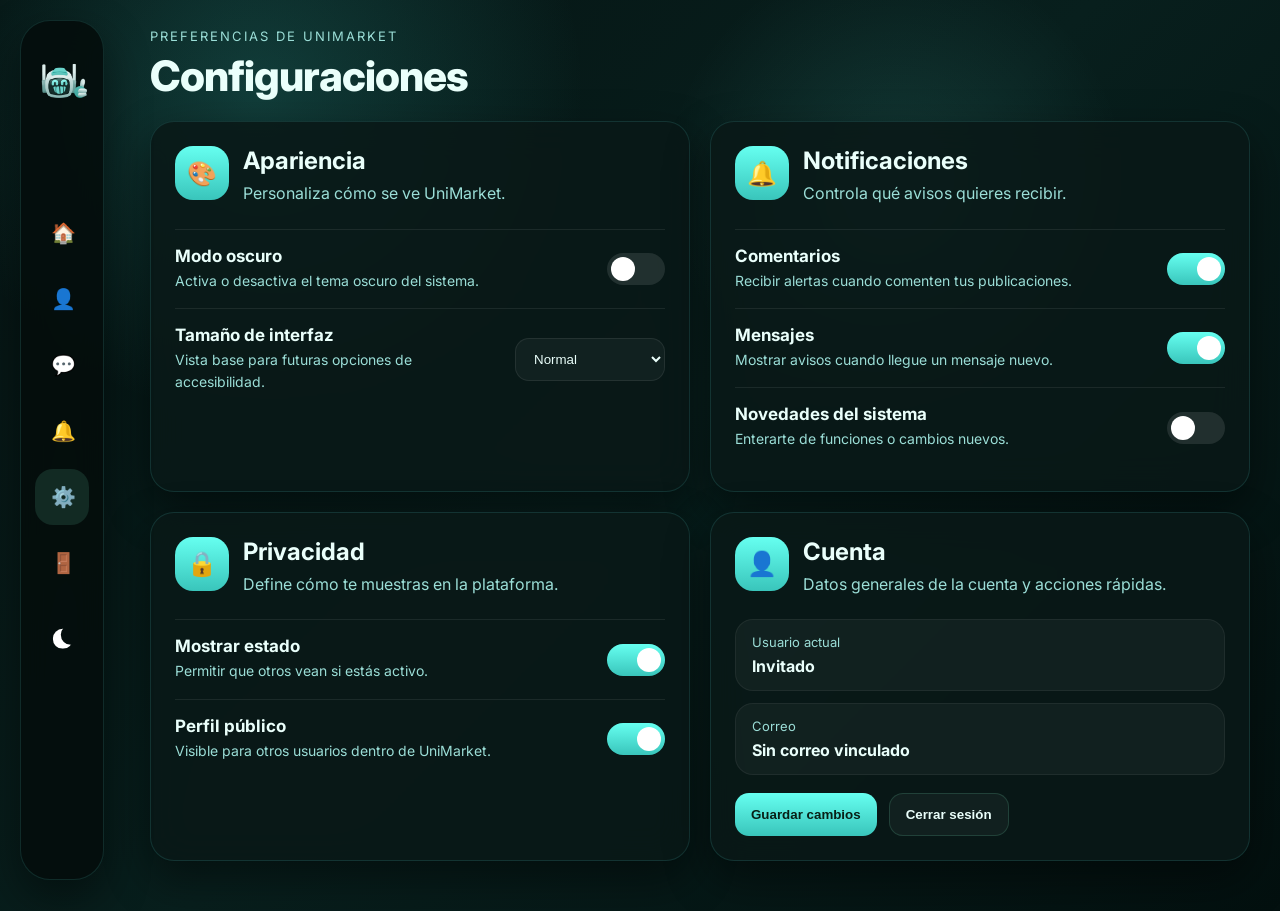
==== configuraciones.html @ bda69072 "proyecto en linea" ====
<!DOCTYPE html>
<html lang="es">
<head>
  <meta charset="UTF-8">
  <meta name="viewport" content="width=device-width, initial-scale=1.0">
  <title>UniMarket - Configuraciones</title>
  <link rel="stylesheet" href="configuraciones.css">
</head>
<body>
  <aside class="sidebar">
    <div class="sidebar-top">
      <div class="sidebar-mascot">
        <img src="img/UNI_EMOTE.png" alt="UniMarket Mascot">
      </div>
      <div class="sidebar-brand">UniMarket</div>
    </div>

    <nav class="sidebar-menu">
      <a href="menu.html" class="menu-item">
        <span class="icon">🏠</span>
        <span class="label" data-i18n="inicio">Inicio</span>
      </a>

      <a href="perfil.html" class="menu-item">
        <span class="icon">👤</span>
        <span class="label" data-i18n="perfil">Perfil</span>
      </a>

      <a href="mensajes.html" class="menu-item">
        <span class="icon">💬</span>
        <span class="label" data-i18n="mensajes">Mensajes</span>
      </a>

      <a href="notificaciones.html" class="menu-item">
        <span class="icon">🔔</span>
        <span class="label" data-i18n="notificaciones">Notificaciones</span>
      </a>

      <a href="configuraciones.html" class="menu-item active">
        <span class="icon">⚙️</span>
        <span class="label" data-i18n="configuraciones">Configuraciones</span>
      </a>

      <a href="index.html" class="menu-item">
        <span class="icon">🚪</span>
        <span class="label" data-i18n="cerrarSesion">Cerrar sesión</span>
      </a>

      <label class="theme-switch modern-switch" aria-label="Cambiar tema">
        <input type="checkbox" id="themeToggleInput">
        <span class="slider">
          <div class="star star_1"></div>
          <div class="star star_2"></div>
          <div class="star star_3"></div>

          <svg viewBox="0 0 16 16" class="cloud cloud_1" aria-hidden="true">
            <path
              transform="matrix(.77976 0 0 .78395-299.99-418.63)"
              fill="#fff"
              d="m391.84 540.91c-.421-.329-.949-.524-1.523-.524-1.351 0-2.451 1.084-2.485 2.435-1.395.526-2.388 1.88-2.388 3.466 0 1.874 1.385 3.423 3.182 3.667v.034h12.73v-.006c1.775-.104 3.182-1.584 3.182-3.395 0-1.747-1.309-3.186-2.994-3.379.007-.106.011-.214.011-.322 0-2.707-2.271-4.901-5.072-4.901-2.073 0-3.856 1.202-4.643 2.925">
            </path>
          </svg>
        </span>
        <span class="theme-text" id="themeText">Dark Mode</span>
      </label>
    </nav>
  </aside>

  <main class="main-content">
    <header class="topbar">
      <div class="page-title-box">
        <p class="mini-label" data-i18n="preferencias">Preferencias de UniMarket</p>
        <h1 data-i18n="tituloConfig">Configuraciones</h1>
      </div>
    </header>

    <section class="settings-wrapper">
      <div class="settings-grid">

        <section class="settings-card">
          <div class="card-head">
            <div class="card-icon">🎨</div>
            <div>
              <h2 data-i18n="apariencia">Apariencia</h2>
              <p data-i18n="personaliza">Personaliza cómo se ve UniMarket.</p>
            </div>
          </div>

          <div class="setting-row">
            <div class="setting-text">
              <h3 data-i18n="modoOscuro">Modo oscuro</h3>
              <p data-i18n="activaTema">Activa o desactiva el tema oscuro del sistema.</p>
            </div>
            <label class="switch">
              <input type="checkbox" id="themeSwitchCard">
              <span class="switch-slider"></span>
            </label>
          </div>

          <div class="setting-row">
            <div class="setting-text">
              <h3 data-i18n="tamanoInterfaz">Tamaño de interfaz</h3>
              <p data-i18n="vistaBase">Vista base para futuras opciones de accesibilidad.</p>
            </div>
            <select class="select-box">
              <option data-i18n="normal">Normal</option>
              <option data-i18n="compacta">Compacta</option>
              <option data-i18n="grande">Grande</option>
            </select>
          </div>
        </section>

        <section class="settings-card">
          <div class="card-head">
            <div class="card-icon">🔔</div>
            <div>
              <h2 data-i18n="notificaciones">Notificaciones</h2>
              <p data-i18n="controlaAvisos">Controla qué avisos quieres recibir.</p>
            </div>
          </div>

          <div class="setting-row">
            <div class="setting-text">
              <h3 data-i18n="comentarios">Comentarios</h3>
              <p data-i18n="alertaComentarios">Recibir alertas cuando comenten tus publicaciones.</p>
            </div>
            <label class="switch">
              <input type="checkbox" checked>
              <span class="switch-slider"></span>
            </label>
          </div>

          <div class="setting-row">
            <div class="setting-text">
              <h3 data-i18n="mensajes">Mensajes</h3>
              <p data-i18n="mostrarAvisos">Mostrar avisos cuando llegue un mensaje nuevo.</p>
            </div>
            <label class="switch">
              <input type="checkbox" checked>
              <span class="switch-slider"></span>
            </label>
          </div>

          <div class="setting-row">
            <div class="setting-text">
              <h3 data-i18n="novedadesSistema">Novedades del sistema</h3>
              <p data-i18n="enterate">Enterarte de funciones o cambios nuevos.</p>
            </div>
            <label class="switch">
              <input type="checkbox">
              <span class="switch-slider"></span>
            </label>
          </div>
        </section>

        <section class="settings-card">
          <div class="card-head">
            <div class="card-icon">🔒</div>
            <div>
              <h2 data-i18n="privacidad">Privacidad</h2>
              <p data-i18n="definePerfil">Define cómo te muestras en la plataforma.</p>
            </div>
          </div>

          <div class="setting-row">
            <div class="setting-text">
              <h3 data-i18n="mostrarEstado">Mostrar estado</h3>
              <p data-i18n="permitirVer">Permitir que otros vean si estás activo.</p>
            </div>
            <label class="switch">
              <input type="checkbox" checked>
              <span class="switch-slider"></span>
            </label>
          </div>

          <div class="setting-row">
            <div class="setting-text">
              <h3 data-i18n="perfilPublico">Perfil público</h3>
              <p data-i18n="visibleOtros">Visible para otros usuarios dentro de UniMarket.</p>
            </div>
            <label class="switch">
              <input type="checkbox" checked>
              <span class="switch-slider"></span>
            </label>
          </div>
        </section>

        <section class="settings-card">
          <div class="card-head">
            <div class="card-icon">👤</div>
            <div>
              <h2 data-i18n="cuenta">Cuenta</h2>
              <p data-i18n="datosCuenta">Datos generales de la cuenta y acciones rápidas.</p>
            </div>
          </div>

          <div class="info-block">
            <span class="info-label" data-i18n="usuarioActual">Usuario actual</span>
            <strong data-i18n="invitado">Invitado</strong>
          </div>

          <div class="info-block">
            <span class="info-label" data-i18n="correo">Correo</span>
            <strong data-i18n="sinCorreo">Sin correo vinculado</strong>
          </div>

          <div class="account-actions">
            <button class="primary-btn" type="button" data-i18n="guardarCambios">Guardar cambios</button>
            <button class="ghost-btn" type="button" data-i18n="cerrarSesion">Cerrar sesión</button>
          </div>
        </section>

      </div>
    </section>
  </main>

  <script>
     // ==========================================
    // 🌐 SISTEMA DE TRADUCCIÓN
    // ==========================================
    const translationsConfig = {
      es: {
        // Sidebar
        inicio: "Inicio",
        perfil: "Perfil",
        mensajes: "Mensajes",
        notificaciones: "Notificaciones",
        configuraciones: "Configuraciones",
        cerrarSesion: "Cerrar sesión",
        darkMode: "Dark Mode",
        lightMode: "Light Mode",
        
        // Títulos
        preferencias: "Preferencias de UniMarket",
        tituloConfig: "Configuraciones",
        
        // Apariencia
        apariencia: "Apariencia",
        personaliza: "Personaliza cómo se ve UniMarket.",
        modoOscuro: "Modo oscuro",
        activaTema: "Activa o desactiva el tema oscuro del sistema.",
        tamanoInterfaz: "Tamaño de interfaz",
        vistaBase: "Vista base para futuras opciones de accesibilidad.",
        normal: "Normal",
        compacta: "Compacta",
        grande: "Grande",
        
        // Notificaciones
        controlaAvisos: "Controla qué avisos quieres recibir.",
        comentarios: "Comentarios",
        alertaComentarios: "Recibir alertas cuando comenten tus publicaciones.",
        mostrarAvisos: "Mostrar avisos cuando llegue un mensaje nuevo.",
        novedadesSistema: "Novedades del sistema",
        enterate: "Enterarte de funciones o cambios nuevos.",
        
        // Privacidad
        privacidad: "Privacidad",
        definePerfil: "Define cómo te muestras en la plataforma.",
        mostrarEstado: "Mostrar estado",
        permitirVer: "Permitir que otros vean si estás activo.",
        perfilPublico: "Perfil público",
        visibleOtros: "Visible para otros usuarios dentro de UniMarket.",
        
        // Cuenta
        cuenta: "Cuenta",
        datosCuenta: "Datos generales de la cuenta y acciones rápidas.",
        usuarioActual: "Usuario actual",
        invitado: "Invitado",
        correo: "Correo",
        sinCorreo: "Sin correo vinculado",
        guardarCambios: "Guardar cambios"
      },
      en: {
        // Sidebar
        inicio: "Home",
        perfil: "Profile",
        mensajes: "Messages",
        notificaciones: "Notifications",
        configuraciones: "Settings",
        cerrarSesion: "Log out",
        darkMode: "Dark Mode",
        lightMode: "Light Mode",
        
        // Títulos
        preferencias: "UniMarket Preferences",
        tituloConfig: "Settings",
        
        // Apariencia
        apariencia: "Appearance",
        personaliza: "Customize how UniMarket looks.",
        modoOscuro: "Dark mode",
        activaTema: "Enable or disable the system dark theme.",
        tamanoInterfaz: "Interface size",
        vistaBase: "Base view for future accessibility options.",
        normal: "Normal",
        compacta: "Compact",
        grande: "Large",
        
        // Notificaciones
        controlaAvisos: "Control which alerts you want to receive.",
        comentarios: "Comments",
        alertaComentarios: "Receive alerts when someone comments on your posts.",
        mostrarAvisos: "Show alerts when you receive a new message.",
        novedadesSistema: "System news",
        enterate: "Find out about new features or changes.",
        
        // Privacidad
        privacidad: "Privacy",
        definePerfil: "Define how you appear on the platform.",
        mostrarEstado: "Show status",
        permitirVer: "Allow others to see if you're active.",
        perfilPublico: "Public profile",
        visibleOtros: "Visible to other users within UniMarket.",
        
        // Cuenta
        cuenta: "Account",
        datosCuenta: "General account data and quick actions.",
        usuarioActual: "Current user",
        invitado: "Guest",
        correo: "Email",
        sinCorreo: "No email linked",
        guardarCambios: "Save changes"
      }
    };

    function getLang() {
      return localStorage.getItem("lang") || "es";
    }

    function tConfig(key) {
      const lang = getLang();
      return translationsConfig[lang] && translationsConfig[lang][key] ? translationsConfig[lang][key] : key;
    }

    function aplicarIdiomaConfig() {
      const lang = getLang();
      
      // Elementos con data-i18n (texto)
      document.querySelectorAll("[data-i18n]").forEach(el => {
        const key = el.dataset.i18n;
        if (translationsConfig[lang] && translationsConfig[lang][key]) {
          el.textContent = translationsConfig[lang][key];
        }
      });

      // Actualizar texto del tema
      actualizarTextoTema();
    }

    function actualizarTextoTema() {
      if (themeText) {
        const isLight = document.body.classList.contains("light-mode");
        themeText.textContent = isLight ? tConfig("lightMode") : tConfig("darkMode");
      }
    }
    const themeToggleInput = document.getElementById("themeToggleInput");
    const themeText = document.getElementById("themeText");
    const themeSwitchCard = document.getElementById("themeSwitchCard");

    function aplicarTema(modo) {
      const light = modo === "light";

      document.body.classList.toggle("light-mode", light);
      themeToggleInput.checked = light;
      themeSwitchCard.checked = light;
      themeText.textContent = light ? tConfig("lightMode") : tConfig("darkMode");
    }

    const temaGuardado = localStorage.getItem("theme") || "dark";
    aplicarTema(temaGuardado);

    function cambiarTemaDesdeUI(light) {
      const nuevoTema = light ? "light" : "dark";
      localStorage.setItem("theme", nuevoTema);
      aplicarTema(nuevoTema);
    }

    themeToggleInput.addEventListener("change", () => {
      cambiarTemaDesdeUI(themeToggleInput.checked);
    });

    themeSwitchCard.addEventListener("change", () => {
      cambiarTemaDesdeUI(themeSwitchCard.checked);
    });

    // Observar cambios de tema
    const observer = new MutationObserver(() => {
      actualizarTextoTema();
    });

    observer.observe(document.body, {
      attributes: true,
      attributeFilter: ['class']
    });

    // ==========================================
    // 🚀 INICIALIZACIÓN
    // ==========================================
    aplicarIdiomaConfig();
  </script>
</body>
</html>
---- configuraciones.css ----
@import url('https://fonts.googleapis.com/css2?family=Inter:wght@400;500;600;700;800&display=swap');

:root {
  --bg-main: linear-gradient(135deg, #051312, #081f1d, #03100f);
  --bg-radial-1: rgba(57, 197, 187, 0.22);
  --bg-radial-2: rgba(102, 255, 240, 0.12);

  --panel: rgba(10, 24, 23, 0.88);
  --panel-strong: rgba(5, 14, 13, 0.92);
  --panel-soft: rgba(255, 255, 255, 0.04);

  --border: rgba(102, 255, 240, 0.12);
  --text: #eafffb;
  --muted: #9bded7;

  --accent: #39c5bb;
  --accent-2: #66fff0;

  --shadow: 0 18px 45px rgba(0, 0, 0, 0.45);
  --radius-xl: 26px;
  --radius-lg: 18px;
  --radius-md: 14px;
}

body.light-mode {
  --bg-main: linear-gradient(135deg, #dffcf9, #c9f6f0, #eefefd);
  --bg-radial-1: rgba(57, 197, 187, 0.16);
  --bg-radial-2: rgba(102, 255, 240, 0.10);

  --panel: rgba(236, 250, 248, 0.88);
  --panel-strong: rgba(230, 247, 245, 0.94);
  --panel-soft: rgba(6, 27, 26, 0.05);

  --border: rgba(15, 143, 135, 0.12);
  --text: #10211c;
  --muted: #4f7c76;

  --accent: #39c5bb;
  --accent-2: #0f8f87;

  --shadow: 0 18px 45px rgba(20, 70, 50, 0.12);
}

* {
  box-sizing: border-box;
}

body {
  margin: 0;
  font-family: 'Inter', sans-serif;
  color: var(--text);
  background:
    radial-gradient(circle at 20% 10%, var(--bg-radial-1), transparent 25%),
    radial-gradient(circle at 70% 20%, var(--bg-radial-2), transparent 20%),
    var(--bg-main);
  min-height: 100vh;
  overflow-x: hidden;
  transition: background 0.35s ease, color 0.35s ease;
}

a {
  text-decoration: none;
  color: inherit;
}

/* SIDEBAR */
.sidebar {
  position: fixed;
  top: 20px;
  left: 20px;
  width: 84px;
  height: calc(100vh - 40px);
  background: var(--panel-strong);
  border: 1px solid var(--border);
  border-radius: 30px;
  box-shadow: var(--shadow);
  backdrop-filter: blur(14px);
  display: flex;
  flex-direction: column;
  padding: 18px 14px;
  transition: width 0.35s ease;
  overflow: hidden;
  z-index: 1000;
}

.sidebar:hover {
  width: 280px;
}

.sidebar-top {
  display: flex;
  flex-direction: column;
  gap: 18px;
  margin-bottom: 24px;
  align-items: center;
}

.sidebar-mascot {
  width: 100%;
  display: flex;
  justify-content: center;
  margin: 8px 0 18px;
}

.sidebar-mascot img {
  width: 72px;
  height: 72px;
  object-fit: contain;
  display: block;
}

.sidebar-brand {
  opacity: 0;
  transform: translateX(-10px);
  transition: 0.25s ease;
  font-size: 22px;
  font-weight: 800;
  color: var(--accent);
  white-space: nowrap;
  align-self: flex-start;
  margin-left: 6px;
}

.sidebar:hover .sidebar-brand {
  opacity: 1;
  transform: translateX(0);
}

.sidebar-menu {
  display: flex;
  flex-direction: column;
  gap: 10px;
}

.menu-item {
  display: flex;
  align-items: center;
  gap: 16px;
  min-height: 56px;
  padding: 0 16px;
  border-radius: 18px;
  color: var(--muted);
  transition: 0.25s ease;
  white-space: nowrap;
}

.menu-item:hover,
.menu-item.active {
  background: rgba(118, 243, 194, 0.12);
  color: var(--text);
}

body.light-mode .menu-item:hover,
body.light-mode .menu-item.active {
  background: rgba(38, 180, 124, 0.1);
}

.menu-item .icon {
  min-width: 24px;
  text-align: center;
  font-size: 20px;
}

.menu-item .label {
  opacity: 0;
  transform: translateX(14px);
  transition: 0.25s ease;
  font-weight: 600;
}

.sidebar:hover .menu-item .label {
  opacity: 1;
  transform: translateX(0);
}

/* SWITCH SIDEBAR */
.theme-switch {
  margin-top: 10px;
  width: 100%;
  border: none;
  background: transparent;
  cursor: pointer;
  padding: 0;
}

.modern-switch {
  display: flex;
  align-items: center;
  gap: 12px;
  width: 100%;
  padding: 8px 10px;
  border-radius: 18px;
  transition: 0.25s;
}

.sidebar:not(:hover) .modern-switch {
  width: 56px;
  height: 56px;
  justify-content: center;
  align-items: center;
  padding: 0;
  background: transparent;
}

.sidebar:not(:hover) .modern-switch .star,
.sidebar:not(:hover) .modern-switch .cloud {
  display: none;
}

.sidebar:not(:hover) .theme-text {
  display: none;
}

.sidebar:not(:hover) .modern-switch .slider {
  width: 46px;
  height: 46px;
  border-radius: 50%;
  margin: 0 auto;
  background: transparent;
  box-shadow: none;
}

.sidebar:hover .modern-switch {
  width: 100%;
  justify-content: flex-start;
  background: rgba(255,255,255,0.05);
}

.modern-switch input {
  opacity: 0;
  width: 0;
  height: 0;
  position: absolute;
}

.modern-switch .slider {
  font-size: 17px;
  position: relative;
  display: inline-block;
  width: 4em;
  height: 2.2em;
  border-radius: 30px;
  background-color: #2a2a2a;
  transition: 0.4s;
  overflow: hidden;
  flex-shrink: 0;
  box-shadow: 0 0 10px rgba(0, 0, 0, 0.10);
}

.modern-switch .slider::before {
  position: absolute;
  content: "";
  height: 1.2em;
  width: 1.2em;
  border-radius: 20px;
  left: 0.5em;
  bottom: 0.5em;
  transition: 0.4s;
  transition-timing-function: cubic-bezier(0.81, -0.04, 0.38, 1.5);
  box-shadow: inset 8px -4px 0px 0px #fff;
  background: transparent;
}

.sidebar:not(:hover) .modern-switch .slider::before {
  left: 50%;
  top: 50%;
  bottom: auto;
  transform: translate(-50%, -50%);
}

.sidebar:not(:hover) .modern-switch input:checked + .slider::before {
  transform: translate(-50%, -50%);
}

.modern-switch input:checked + .slider {
  background: linear-gradient(135deg, var(--accent), var(--accent-2));
}

.modern-switch input:checked + .slider::before {
  transform: translateX(1.8em);
  box-shadow: inset 15px -4px 0px 15px #ffcf48;
}

.modern-switch .star {
  background-color: #fff;
  border-radius: 50%;
  position: absolute;
  width: 5px;
  height: 5px;
  transition: all 0.4s;
}

.modern-switch .star_1 { left: 2.5em; top: 0.5em; }
.modern-switch .star_2 { left: 2.2em; top: 1.2em; }
.modern-switch .star_3 { left: 3em; top: 0.9em; }

.modern-switch input:checked + .slider .star {
  opacity: 0;
}

.modern-switch .cloud {
  width: 3.5em;
  position: absolute;
  bottom: -1.4em;
  left: -1.1em;
  opacity: 0;
  transition: all 0.4s;
}

.modern-switch input:checked + .slider .cloud {
  opacity: 1;
}

.theme-text {
  opacity: 0;
  transform: translateX(12px);
  transition: 0.25s ease;
  font-size: 15px;
  font-weight: 800;
  white-space: nowrap;
  color: var(--text);
}

.sidebar:hover .theme-text {
  opacity: 1;
  transform: translateX(0);
}

/* MAIN */
.main-content {
  margin-left: 120px;
  padding: 28px 30px 50px;
  transition: margin-left 0.35s ease;
}

.sidebar:hover ~ .main-content {
  margin-left: 316px;
}

.topbar {
  max-width: 1100px;
  margin: 0 auto 20px;
}

.page-title-box h1 {
  margin: 6px 0 0;
  font-size: 42px;
  font-weight: 800;
  letter-spacing: -1px;
}

.mini-label {
  margin: 0;
  color: var(--muted);
  font-size: 13px;
  text-transform: uppercase;
  letter-spacing: 2px;
}

/* SETTINGS */
.settings-wrapper {
  max-width: 1100px;
  margin: 0 auto;
}

.settings-grid {
  display: grid;
  grid-template-columns: 1fr 1fr;
  gap: 20px;
}

.settings-card {
  background: var(--panel);
  border: 1px solid var(--border);
  border-radius: 24px;
  box-shadow: var(--shadow);
  backdrop-filter: blur(18px);
  padding: 24px;
}

.card-head {
  display: flex;
  gap: 14px;
  align-items: flex-start;
  margin-bottom: 22px;
}

.card-icon {
  width: 54px;
  height: 54px;
  border-radius: 18px;
  background: linear-gradient(180deg, var(--accent-2), var(--accent));
  color: #082016;
  display: flex;
  align-items: center;
  justify-content: center;
  font-size: 24px;
  flex-shrink: 0;
}

.card-head h2 {
  margin: 0 0 6px;
  font-size: 24px;
}

.card-head p {
  margin: 0;
  color: var(--muted);
  line-height: 1.6;
}

.setting-row {
  display: flex;
  justify-content: space-between;
  align-items: center;
  gap: 16px;
  padding: 16px 0;
  border-top: 1px solid rgba(255,255,255,0.08);
}

body.light-mode .setting-row {
  border-top: 1px solid rgba(0,0,0,0.08);
}

.setting-row:first-of-type {
  border-top: none;
  padding-top: 0;
}

.setting-text {
  flex: 1;
}

.setting-row h3 {
  margin: 0 0 4px;
  font-size: 17px;
}

.setting-row p {
  margin: 0;
  color: var(--muted);
  font-size: 14px;
  line-height: 1.6;
  max-width: 340px;
}

.select-box {
  min-width: 150px;
  border: 1px solid rgba(255,255,255,0.08);
  background: var(--panel-soft);
  color: var(--text);
  border-radius: 14px;
  padding: 12px 14px;
  outline: none;
}

body.light-mode .select-box {
  border-color: rgba(0,0,0,0.08);
}

/* SWITCH CARD */
.switch {
  position: relative;
  width: 58px;
  height: 32px;
  flex-shrink: 0;
}

.switch input {
  opacity: 0;
  width: 0;
  height: 0;
}

.switch-slider {
  position: absolute;
  inset: 0;
  background: rgba(255,255,255,0.10);
  border-radius: 999px;
  cursor: pointer;
  transition: 0.25s ease;
}

.switch-slider::before {
  content: "";
  position: absolute;
  width: 24px;
  height: 24px;
  left: 4px;
  top: 4px;
  border-radius: 50%;
  background: #fff;
  transition: 0.25s ease;
}

.switch input:checked + .switch-slider {
  background: linear-gradient(180deg, var(--accent-2), var(--accent));
}

.switch input:checked + .switch-slider::before {
  transform: translateX(26px);
}

/* INFO */
.info-block {
  padding: 14px 16px;
  border-radius: 18px;
  background: var(--panel-soft);
  border: 1px solid rgba(255,255,255,0.06);
  margin-bottom: 12px;
}

body.light-mode .info-block {
  border-color: rgba(0,0,0,0.06);
}

.info-label {
  display: block;
  color: var(--muted);
  font-size: 13px;
  margin-bottom: 6px;
}

.info-block strong {
  font-size: 16px;
}

.account-actions {
  display: flex;
  gap: 12px;
  margin-top: 18px;
  flex-wrap: wrap;
}

.primary-btn,
.ghost-btn {
  border-radius: 14px;
  padding: 13px 16px;
  font-weight: 700;
  cursor: pointer;
}

.primary-btn {
  border: none;
  background: linear-gradient(180deg, var(--accent-2), var(--accent));
  color: #082016;
}

.ghost-btn {
  border: 1px solid rgba(118,243,194,0.16);
  background: var(--panel-soft);
  color: var(--text);
}

body.light-mode .ghost-btn {
  border-color: rgba(0,0,0,0.08);
}

/* RESPONSIVE */
@media (max-width: 950px) {
  .settings-grid {
    grid-template-columns: 1fr;
  }
}

@media (max-width: 900px) {
  .sidebar {
    width: 74px;
  }

  .sidebar:hover {
    width: 240px;
  }

  .main-content {
    margin-left: 106px;
  }

  .sidebar:hover ~ .main-content {
    margin-left: 276px;
  }
}

@media (max-width: 700px) {
  .sidebar {
    top: 12px;
    left: 12px;
    height: calc(100vh - 24px);
  }

  .main-content {
    margin-left: 96px;
    padding: 20px 16px 32px;
  }

  .sidebar:hover ~ .main-content {
    margin-left: 256px;
  }

  .page-title-box h1 {
    font-size: 34px;
  }

  .settings-card {
    padding: 18px;
  }

  .setting-row {
    flex-direction: column;
    align-items: flex-start;
  }

  .select-box {
    width: 100%;
  }
}
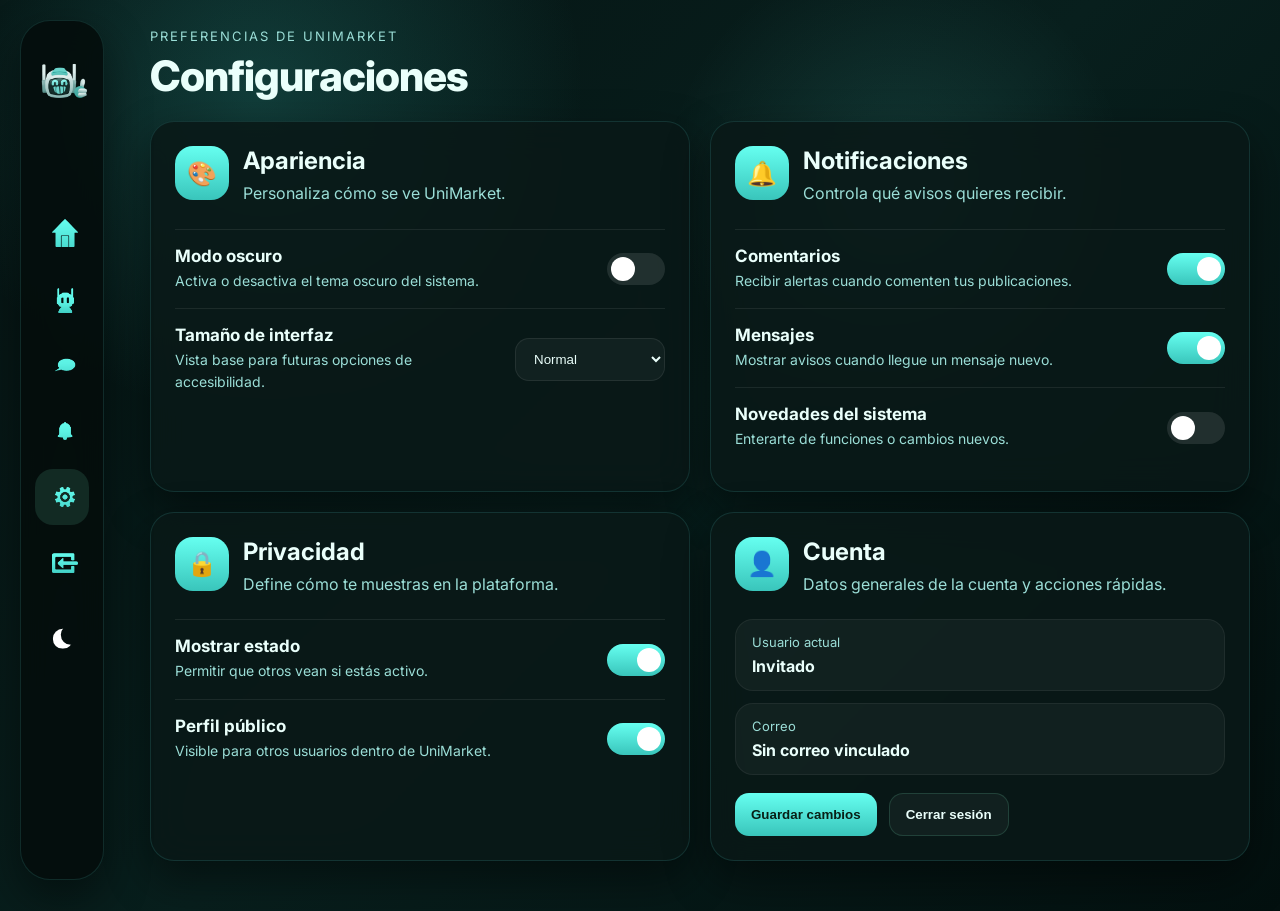
==== commit 91374852: "listo la barra de tareas" ====
--- a/configuraciones.html
+++ b/configuraciones.html
@@ -7,64 +7,61 @@
   <link rel="stylesheet" href="configuraciones.css">
 </head>
 <body>
-  <aside class="sidebar">
-    <div class="sidebar-top">
-      <div class="sidebar-mascot">
-        <img src="img/UNI_EMOTE.png" alt="UniMarket Mascot">
-      </div>
-      <div class="sidebar-brand">UniMarket</div>
-    </div>
-
-    <nav class="sidebar-menu">
-      <a href="menu.html" class="menu-item">
-        <span class="icon">🏠</span>
-        <span class="label" data-i18n="inicio">Inicio</span>
-      </a>
-
-      <a href="perfil.html" class="menu-item">
-        <span class="icon">👤</span>
-        <span class="label" data-i18n="perfil">Perfil</span>
-      </a>
-
-      <a href="mensajes.html" class="menu-item">
-        <span class="icon">💬</span>
-        <span class="label" data-i18n="mensajes">Mensajes</span>
-      </a>
-
-      <a href="notificaciones.html" class="menu-item">
-        <span class="icon">🔔</span>
-        <span class="label" data-i18n="notificaciones">Notificaciones</span>
-      </a>
-
-      <a href="configuraciones.html" class="menu-item active">
-        <span class="icon">⚙️</span>
-        <span class="label" data-i18n="configuraciones">Configuraciones</span>
-      </a>
-
-      <a href="index.html" class="menu-item">
-        <span class="icon">🚪</span>
-        <span class="label" data-i18n="cerrarSesion">Cerrar sesión</span>
-      </a>
-
-      <label class="theme-switch modern-switch" aria-label="Cambiar tema">
-        <input type="checkbox" id="themeToggleInput">
-        <span class="slider">
-          <div class="star star_1"></div>
-          <div class="star star_2"></div>
-          <div class="star star_3"></div>
-
-          <svg viewBox="0 0 16 16" class="cloud cloud_1" aria-hidden="true">
-            <path
-              transform="matrix(.77976 0 0 .78395-299.99-418.63)"
-              fill="#fff"
-              d="m391.84 540.91c-.421-.329-.949-.524-1.523-.524-1.351 0-2.451 1.084-2.485 2.435-1.395.526-2.388 1.88-2.388 3.466 0 1.874 1.385 3.423 3.182 3.667v.034h12.73v-.006c1.775-.104 3.182-1.584 3.182-3.395 0-1.747-1.309-3.186-2.994-3.379.007-.106.011-.214.011-.322 0-2.707-2.271-4.901-5.072-4.901-2.073 0-3.856 1.202-4.643 2.925">
-            </path>
-          </svg>
-        </span>
-        <span class="theme-text" id="themeText">Dark Mode</span>
-      </label>
-    </nav>
-  </aside>
+      <aside class="sidebar">
+        <div class="sidebar-top">
+            <div class="sidebar-mascot">
+                <img src="img/UNI_EMOTE.png" alt="UniMarket Mascot">
+            </div>
+            <div class="sidebar-brand">UniMarket</div>
+        </div>
+
+        <nav class="sidebar-menu">
+            <a href="menu.html" class="menu-item">
+                <span class="icon"><img src="img/Icon_inicio.png" alt="Inicio" style="width:28px;height:28px;"></span>
+                <span class="label" data-i18n="inicio">Inicio</span>
+            </a>
+
+            <a href="perfil.html" class="menu-item">
+                <span class="icon"><img src="img/Icon_perfil.png" alt="Perfil" style="width:28px;height:28px;"></span>
+                <span class="label" data-i18n="perfil">Perfil</span>
+            </a>
+
+            <a href="mensajes.html" class="menu-item">
+                <span class="icon"><img src="img/Icon_mensajes.png" alt="Mensajes" style="width:28px;height:28px;"></span>
+                <span class="label" data-i18n="mensajes">Mensajes</span>
+            </a>
+
+            <a href="notificaciones.html" class="menu-item">
+                <span class="icon"><img src="img/Icon_notificaciones.png" alt="Notificaciones" style="width:28px;height:28px;"></span>
+                <span class="label" data-i18n="notificaciones">Notificaciones</span>
+            </a>
+
+            <a href="configuraciones.html" class="menu-item active">
+                <span class="icon"><img src="img/Icon_ajustes.png" alt="Configuraciones" style="width:28px;height:28px;"></span>
+                <span class="label" data-i18n="configuraciones">Configuraciones</span>
+            </a>
+
+            <a href="index.html" class="menu-item">
+                <span class="icon"><img src="img/Icon_cerrar_sesion.png" alt="Cerrar sesión" style="width:28px;height:28px;"></span>
+                <span class="label" data-i18n="cerrarSesion">Cerrar sesión</span>
+            </a>
+
+            <label class="theme-switch modern-switch" aria-label="Cambiar tema">
+                <input type="checkbox" id="themeToggleInput">
+                <span class="slider">
+                    <div class="star star_1"></div>
+                    <div class="star star_2"></div>
+                    <div class="star star_3"></div>
+                    <svg viewBox="0 0 16 16" class="cloud cloud_1" aria-hidden="true">
+                        <path transform="matrix(.77976 0 0 .78395-299.99-418.63)" fill="#fff"
+                            d="m391.84 540.91c-.421-.329-.949-.524-1.523-.524-1.351 0-2.451 1.084-2.485 2.435-1.395.526-2.388 1.88-2.388 3.466 0 1.874 1.385 3.423 3.182 3.667v.034h12.73v-.006c1.775-.104 3.182-1.584 3.182-3.395 0-1.747-1.309-3.186-2.994-3.379.007-.106.011-.214.011-.322 0-2.707-2.271-4.901-5.072-4.901-2.073 0-3.856 1.202-4.643 2.925">
+                        </path>
+                    </svg>
+                </span>
+                <span class="theme-text" id="themeText">Dark Mode</span>
+            </label>
+        </nav>
+    </aside>
 
   <main class="main-content">
     <header class="topbar">
--- a/configuraciones.css
+++ b/configuraciones.css
@@ -613,4 +613,10 @@
   .select-box {
     width: 100%;
   }
+}
+.menu-item .icon img {
+    width: 28px;
+    height: 28px;
+    object-fit: contain;
+    display: block;
 }
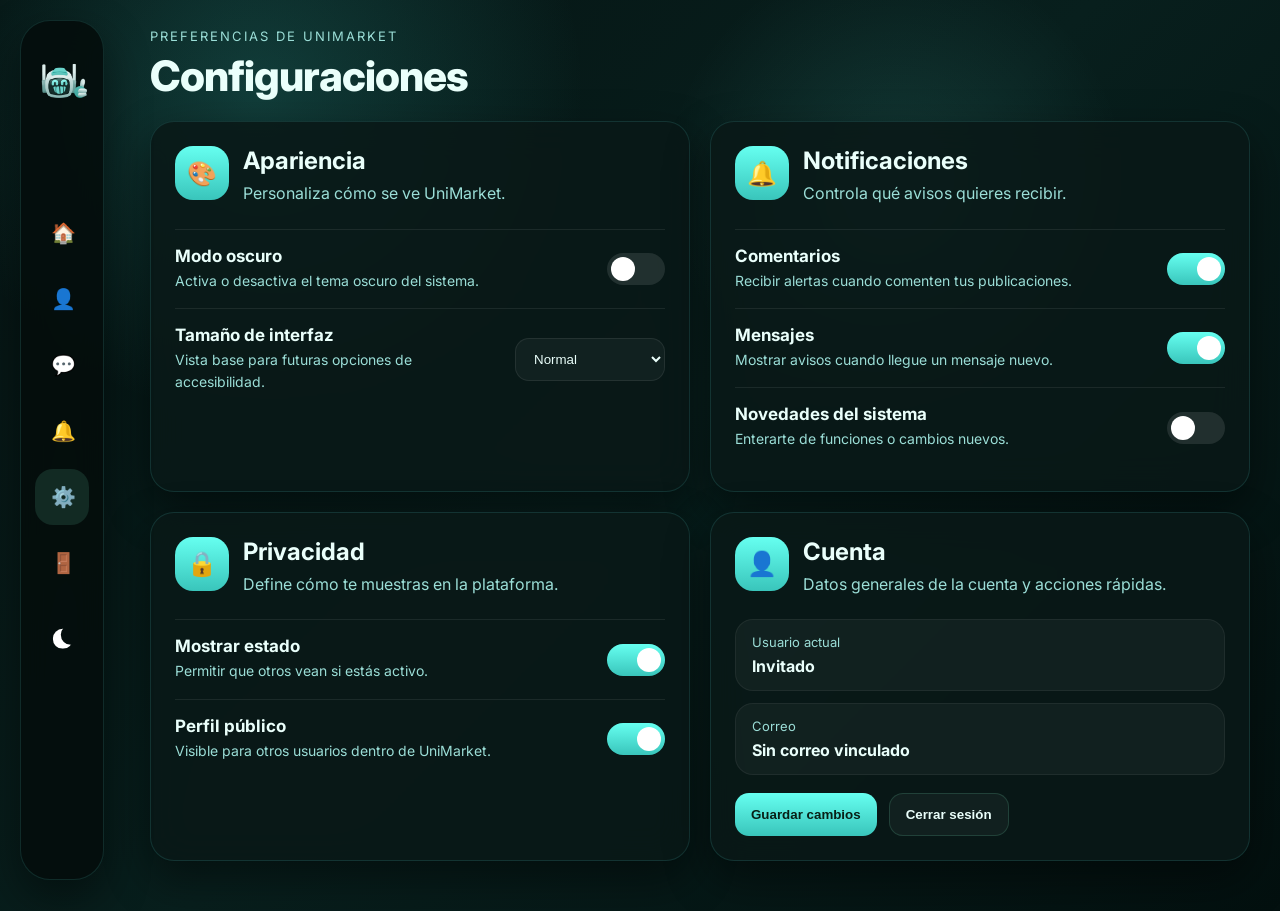
==== commit 94731c05: "lol" ====
--- a/configuraciones.html
+++ b/configuraciones.html
@@ -7,61 +7,64 @@
   <link rel="stylesheet" href="configuraciones.css">
 </head>
 <body>
-      <aside class="sidebar">
-        <div class="sidebar-top">
-            <div class="sidebar-mascot">
-                <img src="img/UNI_EMOTE.png" alt="UniMarket Mascot">
-            </div>
-            <div class="sidebar-brand">UniMarket</div>
-        </div>
-
-        <nav class="sidebar-menu">
-            <a href="menu.html" class="menu-item">
-                <span class="icon"><img src="img/Icon_inicio.png" alt="Inicio" style="width:28px;height:28px;"></span>
-                <span class="label" data-i18n="inicio">Inicio</span>
-            </a>
-
-            <a href="perfil.html" class="menu-item">
-                <span class="icon"><img src="img/Icon_perfil.png" alt="Perfil" style="width:28px;height:28px;"></span>
-                <span class="label" data-i18n="perfil">Perfil</span>
-            </a>
-
-            <a href="mensajes.html" class="menu-item">
-                <span class="icon"><img src="img/Icon_mensajes.png" alt="Mensajes" style="width:28px;height:28px;"></span>
-                <span class="label" data-i18n="mensajes">Mensajes</span>
-            </a>
-
-            <a href="notificaciones.html" class="menu-item">
-                <span class="icon"><img src="img/Icon_notificaciones.png" alt="Notificaciones" style="width:28px;height:28px;"></span>
-                <span class="label" data-i18n="notificaciones">Notificaciones</span>
-            </a>
-
-            <a href="configuraciones.html" class="menu-item active">
-                <span class="icon"><img src="img/Icon_ajustes.png" alt="Configuraciones" style="width:28px;height:28px;"></span>
-                <span class="label" data-i18n="configuraciones">Configuraciones</span>
-            </a>
-
-            <a href="index.html" class="menu-item">
-                <span class="icon"><img src="img/Icon_cerrar_sesion.png" alt="Cerrar sesión" style="width:28px;height:28px;"></span>
-                <span class="label" data-i18n="cerrarSesion">Cerrar sesión</span>
-            </a>
-
-            <label class="theme-switch modern-switch" aria-label="Cambiar tema">
-                <input type="checkbox" id="themeToggleInput">
-                <span class="slider">
-                    <div class="star star_1"></div>
-                    <div class="star star_2"></div>
-                    <div class="star star_3"></div>
-                    <svg viewBox="0 0 16 16" class="cloud cloud_1" aria-hidden="true">
-                        <path transform="matrix(.77976 0 0 .78395-299.99-418.63)" fill="#fff"
-                            d="m391.84 540.91c-.421-.329-.949-.524-1.523-.524-1.351 0-2.451 1.084-2.485 2.435-1.395.526-2.388 1.88-2.388 3.466 0 1.874 1.385 3.423 3.182 3.667v.034h12.73v-.006c1.775-.104 3.182-1.584 3.182-3.395 0-1.747-1.309-3.186-2.994-3.379.007-.106.011-.214.011-.322 0-2.707-2.271-4.901-5.072-4.901-2.073 0-3.856 1.202-4.643 2.925">
-                        </path>
-                    </svg>
-                </span>
-                <span class="theme-text" id="themeText">Dark Mode</span>
-            </label>
-        </nav>
-    </aside>
+  <aside class="sidebar">
+    <div class="sidebar-top">
+      <div class="sidebar-mascot">
+        <img src="img/UNI_EMOTE.png" alt="UniMarket Mascot">
+      </div>
+      <div class="sidebar-brand">UniMarket</div>
+    </div>
+
+    <nav class="sidebar-menu">
+      <a href="menu.html" class="menu-item">
+        <span class="icon">🏠</span>
+        <span class="label" data-i18n="inicio">Inicio</span>
+      </a>
+
+      <a href="perfil.html" class="menu-item">
+        <span class="icon">👤</span>
+        <span class="label" data-i18n="perfil">Perfil</span>
+      </a>
+
+      <a href="mensajes.html" class="menu-item">
+        <span class="icon">💬</span>
+        <span class="label" data-i18n="mensajes">Mensajes</span>
+      </a>
+
+      <a href="notificaciones.html" class="menu-item">
+        <span class="icon">🔔</span>
+        <span class="label" data-i18n="notificaciones">Notificaciones</span>
+      </a>
+
+      <a href="configuraciones.html" class="menu-item active">
+        <span class="icon">⚙️</span>
+        <span class="label" data-i18n="configuraciones">Configuraciones</span>
+      </a>
+
+      <a href="cerrar_sesion.php" class="menu-item">
+        <span class="icon">🚪</span>
+        <span class="label" data-i18n="cerrarSesion">Cerrar sesión</span>
+      </a>
+
+      <label class="theme-switch modern-switch" aria-label="Cambiar tema">
+        <input type="checkbox" id="themeToggleInput">
+        <span class="slider">
+          <div class="star star_1"></div>
+          <div class="star star_2"></div>
+          <div class="star star_3"></div>
+
+          <svg viewBox="0 0 16 16" class="cloud cloud_1" aria-hidden="true">
+            <path
+              transform="matrix(.77976 0 0 .78395-299.99-418.63)"
+              fill="#fff"
+              d="m391.84 540.91c-.421-.329-.949-.524-1.523-.524-1.351 0-2.451 1.084-2.485 2.435-1.395.526-2.388 1.88-2.388 3.466 0 1.874 1.385 3.423 3.182 3.667v.034h12.73v-.006c1.775-.104 3.182-1.584 3.182-3.395 0-1.747-1.309-3.186-2.994-3.379.007-.106.011-.214.011-.322 0-2.707-2.271-4.901-5.072-4.901-2.073 0-3.856 1.202-4.643 2.925">
+            </path>
+          </svg>
+        </span>
+        <span class="theme-text" id="themeText">Dark Mode</span>
+      </label>
+    </nav>
+  </aside>
 
   <main class="main-content">
     <header class="topbar">
--- a/configuraciones.css
+++ b/configuraciones.css
@@ -613,10 +613,4 @@
   .select-box {
     width: 100%;
   }
-}
-.menu-item .icon img {
-    width: 28px;
-    height: 28px;
-    object-fit: contain;
-    display: block;
 }
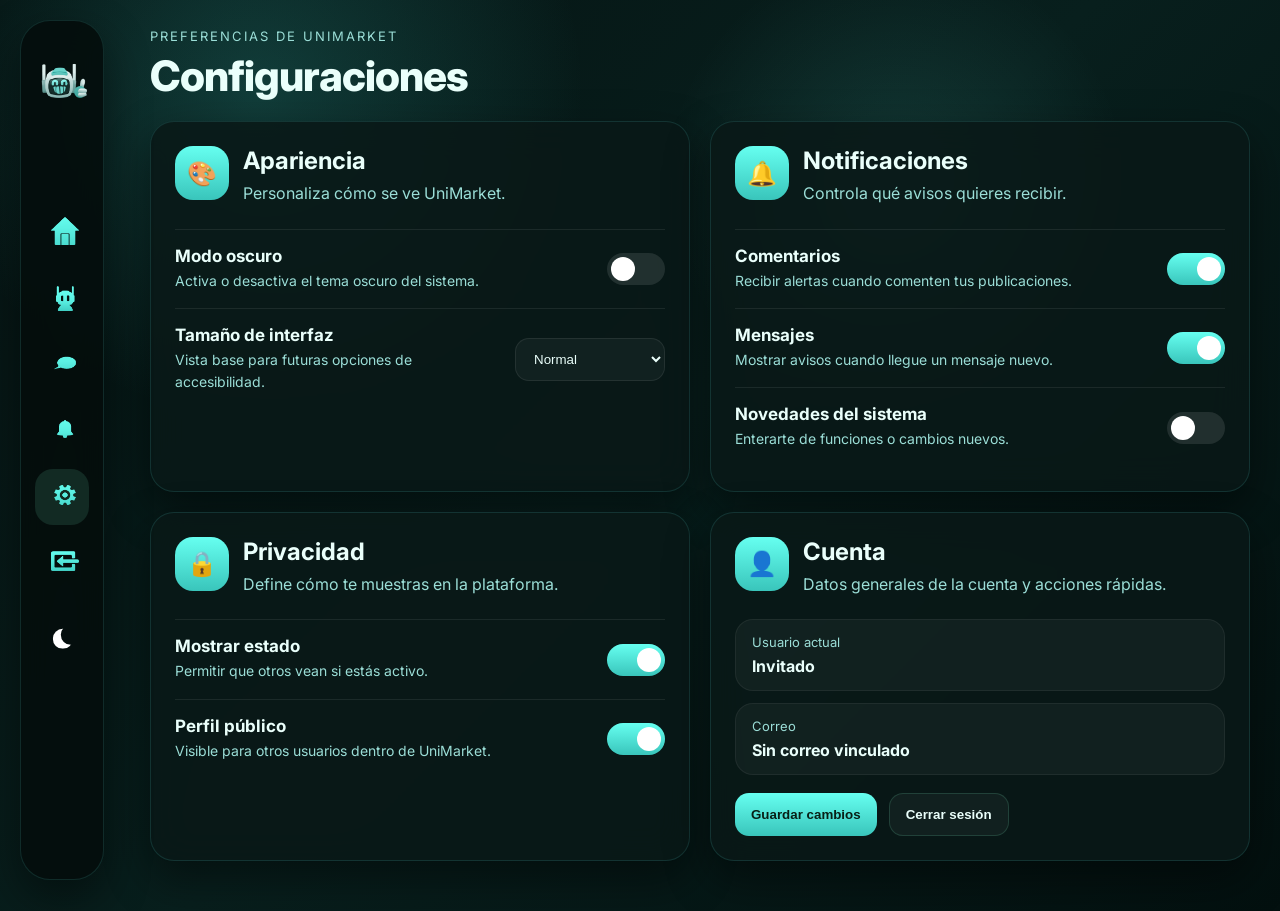
==== commit 33fe042a: "perfil ok" ====
--- a/configuraciones.html
+++ b/configuraciones.html
@@ -7,64 +7,61 @@
   <link rel="stylesheet" href="configuraciones.css">
 </head>
 <body>
-  <aside class="sidebar">
-    <div class="sidebar-top">
-      <div class="sidebar-mascot">
-        <img src="img/UNI_EMOTE.png" alt="UniMarket Mascot">
-      </div>
-      <div class="sidebar-brand">UniMarket</div>
-    </div>
-
-    <nav class="sidebar-menu">
-      <a href="menu.html" class="menu-item">
-        <span class="icon">🏠</span>
-        <span class="label" data-i18n="inicio">Inicio</span>
-      </a>
-
-      <a href="perfil.html" class="menu-item">
-        <span class="icon">👤</span>
-        <span class="label" data-i18n="perfil">Perfil</span>
-      </a>
-
-      <a href="mensajes.html" class="menu-item">
-        <span class="icon">💬</span>
-        <span class="label" data-i18n="mensajes">Mensajes</span>
-      </a>
-
-      <a href="notificaciones.html" class="menu-item">
-        <span class="icon">🔔</span>
-        <span class="label" data-i18n="notificaciones">Notificaciones</span>
-      </a>
-
-      <a href="configuraciones.html" class="menu-item active">
-        <span class="icon">⚙️</span>
-        <span class="label" data-i18n="configuraciones">Configuraciones</span>
-      </a>
-
-      <a href="cerrar_sesion.php" class="menu-item">
-        <span class="icon">🚪</span>
-        <span class="label" data-i18n="cerrarSesion">Cerrar sesión</span>
-      </a>
-
-      <label class="theme-switch modern-switch" aria-label="Cambiar tema">
-        <input type="checkbox" id="themeToggleInput">
-        <span class="slider">
-          <div class="star star_1"></div>
-          <div class="star star_2"></div>
-          <div class="star star_3"></div>
-
-          <svg viewBox="0 0 16 16" class="cloud cloud_1" aria-hidden="true">
-            <path
-              transform="matrix(.77976 0 0 .78395-299.99-418.63)"
-              fill="#fff"
-              d="m391.84 540.91c-.421-.329-.949-.524-1.523-.524-1.351 0-2.451 1.084-2.485 2.435-1.395.526-2.388 1.88-2.388 3.466 0 1.874 1.385 3.423 3.182 3.667v.034h12.73v-.006c1.775-.104 3.182-1.584 3.182-3.395 0-1.747-1.309-3.186-2.994-3.379.007-.106.011-.214.011-.322 0-2.707-2.271-4.901-5.072-4.901-2.073 0-3.856 1.202-4.643 2.925">
-            </path>
-          </svg>
-        </span>
-        <span class="theme-text" id="themeText">Dark Mode</span>
-      </label>
-    </nav>
-  </aside>
+      <aside class="sidebar">
+        <div class="sidebar-top">
+            <div class="sidebar-mascot">
+                <img src="img/UNI_EMOTE.png" alt="UniMarket Mascot">
+            </div>
+            <div class="sidebar-brand">UniMarket</div>
+        </div>
+
+        <nav class="sidebar-menu">
+            <a href="menu" class="menu-item">
+                <span class="icon"><img src="img/Icon_inicio.png" alt="Inicio" style="width:28px;height:28px;"></span>
+                <span class="label" data-i18n="inicio">Inicio</span>
+            </a>
+
+            <a href="perfil" class="menu-item">
+                <span class="icon"><img src="img/Icon_perfil.png" alt="Perfil" style="width:28px;height:28px;"></span>
+                <span class="label" data-i18n="perfil">Perfil</span>
+            </a>
+
+            <a href="mensajes" class="menu-item">
+                <span class="icon"><img src="img/Icon_mensajes.png" alt="Mensajes" style="width:28px;height:28px;"></span>
+                <span class="label" data-i18n="mensajes">Mensajes</span>
+            </a>
+
+            <a href="notificaciones" class="menu-item">
+                <span class="icon"><img src="img/Icon_notificaciones.png" alt="Notificaciones" style="width:28px;height:28px;"></span>
+                <span class="label" data-i18n="notificaciones">Notificaciones</span>
+            </a>
+
+            <a href="configuraciones" class="menu-item active">
+                <span class="icon"><img src="img/Icon_ajustes.png" alt="Configuraciones" style="width:28px;height:28px;"></span>
+                <span class="label" data-i18n="configuraciones">Configuraciones</span>
+            </a>
+
+            <a href="cerrar_sesion.php" class="menu-item">
+                <span class="icon"><img src="img/Icon_cerrar_sesion.png" alt="Cerrar sesión" style="width:28px;height:28px;"></span>
+                <span class="label" data-i18n="cerrarSesion">Cerrar sesión</span>
+            </a>
+
+            <label class="theme-switch modern-switch" aria-label="Cambiar tema">
+                <input type="checkbox" id="themeToggleInput">
+                <span class="slider">
+                    <div class="star star_1"></div>
+                    <div class="star star_2"></div>
+                    <div class="star star_3"></div>
+                    <svg viewBox="0 0 16 16" class="cloud cloud_1" aria-hidden="true">
+                        <path transform="matrix(.77976 0 0 .78395-299.99-418.63)" fill="#fff"
+                            d="m391.84 540.91c-.421-.329-.949-.524-1.523-.524-1.351 0-2.451 1.084-2.485 2.435-1.395.526-2.388 1.88-2.388 3.466 0 1.874 1.385 3.423 3.182 3.667v.034h12.73v-.006c1.775-.104 3.182-1.584 3.182-3.395 0-1.747-1.309-3.186-2.994-3.379.007-.106.011-.214.011-.322 0-2.707-2.271-4.901-5.072-4.901-2.073 0-3.856 1.202-4.643 2.925">
+                        </path>
+                    </svg>
+                </span>
+                <span class="theme-text" id="themeText">Dark Mode</span>
+            </label>
+        </nav>
+    </aside>
 
   <main class="main-content">
     <header class="topbar">
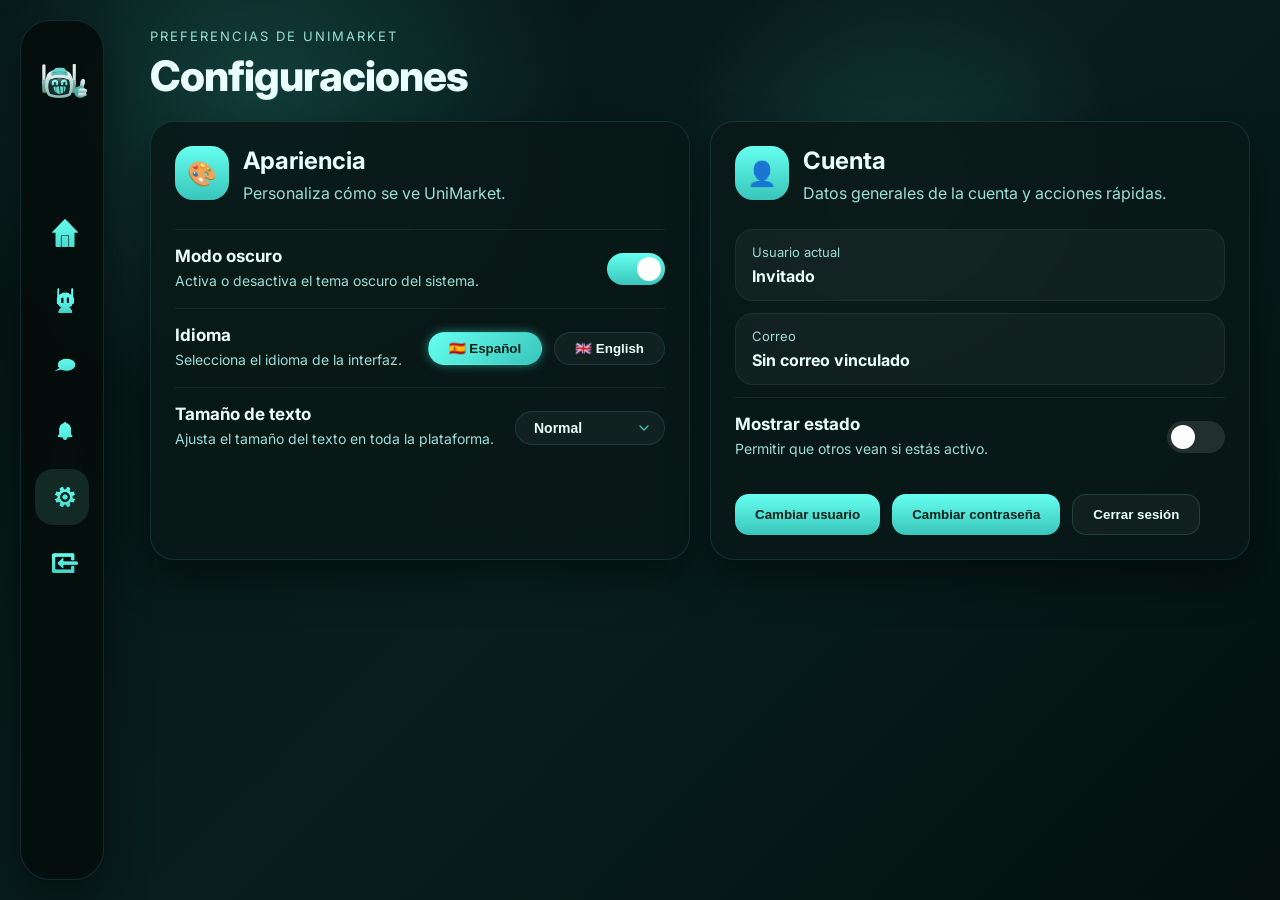
==== commit a03905f2: "mejoras finales unimarket" ====
--- a/configuraciones.html
+++ b/configuraciones.html
@@ -5,63 +5,288 @@
   <meta name="viewport" content="width=device-width, initial-scale=1.0">
   <title>UniMarket - Configuraciones</title>
   <link rel="stylesheet" href="configuraciones.css">
+  <style>
+    /* Estilos adicionales para los nuevos componentes */
+    .lang-buttons {
+      display: flex;
+      gap: 12px;
+    }
+    .lang-btn {
+      background: var(--panel-soft);
+      border: 1px solid var(--border);
+      border-radius: 40px;
+      padding: 8px 20px;
+      cursor: pointer;
+      color: var(--text);
+      transition: 0.2s;
+      font-weight: 600;
+    }
+    .lang-btn.active {
+    background: linear-gradient(135deg, var(--accent-2, #66fff0), var(--accent, #39c5bb)) !important;
+    color: #082016 !important;
+    border-color: transparent !important;
+    box-shadow: 0 0 10px rgba(57, 197, 187, 0.6) !important;
+}
+    .account-actions {
+      display: flex;
+      gap: 12px;
+      flex-wrap: wrap;
+      margin-top: 18px;
+    }
+    .primary-btn, .ghost-btn {
+      border-radius: 14px;
+      padding: 12px 20px;
+      font-weight: 700;
+      cursor: pointer;
+      transition: 0.2s;
+    }
+    .primary-btn {
+      border: none;
+      background: linear-gradient(180deg, var(--accent-2), var(--accent));
+      color: #082016;
+    }
+    .ghost-btn {
+      border: 1px solid rgba(118,243,194,0.16);
+      background: var(--panel-soft);
+      color: var(--text);
+    }
+    .ghost-btn:hover {
+      background: rgba(118,243,194,0.1);
+    }
+    body.light-mode .ghost-btn {
+      border-color: rgba(0,0,0,0.08);
+    }
+    /* MODALES */
+    .modal-overlay {
+      position: fixed;
+      top: 0;
+      left: 0;
+      width: 100%;
+      height: 100%;
+      background: rgba(0, 0, 0, 0.7);
+      backdrop-filter: blur(8px);
+      display: none;
+      justify-content: center;
+      align-items: center;
+      z-index: 10000;
+    }
+    .modal-content {
+      background: var(--panel-strong);
+      border: 1px solid var(--accent);
+      border-radius: 28px;
+      padding: 28px;
+      width: 90%;
+      max-width: 450px;
+      animation: modalGlow 0.3s ease-out;
+      box-shadow: 0 0 40px rgba(57, 197, 187, 0.3);
+    }
+    @keyframes modalGlow {
+      from { opacity: 0; transform: scale(0.95); }
+      to { opacity: 1; transform: scale(1); }
+    }
+    .modal-content h3 {
+      margin: 0 0 8px;
+      font-size: 26px;
+      color: var(--accent);
+    }
+    .modal-content p {
+      margin: 0 0 20px;
+      color: var(--muted);
+    }
+    .modal-input {
+      background: var(--panel-soft);
+      border: 1px solid var(--border);
+      border-radius: 14px;
+      padding: 12px 16px;
+      width: 100%;
+      margin: 8px 0 16px;
+      color: var(--text);
+      font-size: 16px;
+      outline: none;
+    }
+    .modal-input:focus {
+      border-color: var(--accent);
+      box-shadow: 0 0 0 2px rgba(57,197,187,0.2);
+    }
+    .modal-buttons {
+      display: flex;
+      justify-content: flex-end;
+      gap: 12px;
+      margin-top: 20px;
+    }
+    .modal-btn {
+      padding: 10px 24px;
+      border-radius: 40px;
+      font-weight: 700;
+      cursor: pointer;
+      transition: 0.2s;
+    }
+    .modal-btn.cancel {
+      background: transparent;
+      border: 1px solid var(--border);
+      color: var(--text);
+    }
+    .modal-btn.confirm {
+    background: linear-gradient(135deg, #66fff0, #39c5bb) !important;
+    color: #082016 !important;
+    font-weight: 800 !important;
+    box-shadow: 0 0 10px rgba(57, 197, 187, 0.5) !important;
+    border: none !important;
+}
+    .modal-btn.confirm:hover, .modal-btn.cancel:hover {
+      transform: translateY(-2px);
+    }
+    
+
+    /* ========== NOTIFICACIONES ESTILO GLITCH ========== */
+    .notification-toast {
+      position: relative;
+      display: flex;
+      justify-content: space-between;
+      align-items: center;
+      gap: 1em;
+      overflow: hidden;
+      padding: 14px 20px;
+      margin-bottom: 12px;
+      border-radius: 8px;
+      box-shadow: 0 0 20px rgba(57, 197, 187, 0.2), 0 8px 24px rgba(0, 0, 0, 0.3);
+      animation: slideInRight 0.25s ease forwards;
+      min-width: 300px;
+      max-width: 400px;
+      font-family: 'Menlo', 'Roboto Mono', monospace;
+      border: 1px solid;
+      backdrop-filter: blur(8px);
+    }
+    .notification-toast.success {
+      background: linear-gradient(135deg, rgba(57, 197, 187, 0.12), rgba(15, 143, 135, 0.2));
+      border-color: #39c5bb;
+      color: #66fff0;
+    }
+    .notification-toast.success .notification-progress {
+      background: linear-gradient(90deg, #39c5bb, #66fff0);
+      box-shadow: 0 0 8px #39c5bb;
+    }
+    .notification-toast.error {
+      background: linear-gradient(135deg, rgba(255, 125, 146, 0.12), rgba(200, 60, 80, 0.2));
+      border-color: #ff7d92;
+      color: #ffb3c1;
+    }
+    .notification-toast.error .notification-progress {
+      background: linear-gradient(90deg, #ff7d92, #ff4d6a);
+      box-shadow: 0 0 8px #ff7d92;
+    }
+    .notification-toast.warning {
+      background: linear-gradient(135deg, rgba(255, 193, 7, 0.12), rgba(255, 160, 0, 0.2));
+      border-color: #ffc107;
+      color: #ffe066;
+    }
+    .notification-toast.warning .notification-progress {
+      background: linear-gradient(90deg, #ffc107, #ffb300);
+      box-shadow: 0 0 8px #ffc107;
+    }
+    .notification-toast.info {
+      background: linear-gradient(135deg, rgba(59, 130, 246, 0.12), rgba(37, 99, 235, 0.2));
+      border-color: #3b82f6;
+      color: #93c5fd;
+    }
+    .notification-toast.info .notification-progress {
+      background: linear-gradient(90deg, #3b82f6, #60a5fa);
+      box-shadow: 0 0 8px #3b82f6;
+    }
+    .notification-content { display: flex; align-items: center; gap: 0.8em; flex: 1; position: relative; }
+    .notification-icon svg { width: 22px; height: 22px; filter: drop-shadow(0 0 3px currentColor); }
+    .notification-text { font-size: 0.85em; font-weight: 600; letter-spacing: 0.5px; font-family: 'Menlo', 'Roboto Mono', monospace; white-space: normal; word-break: normal; }
+    .glitch-char { display: inline-block; animation: glitchReveal 0.05s steps(2, end) forwards; animation-delay: calc(var(--i, 0) * 0.008s); opacity: 0; white-space: normal; }
+    @keyframes glitchReveal { 0% { opacity: 0; transform: scale(1.3); filter: blur(1px); text-shadow: -1px 0 #ff7d92, 1px 0 #39c5bb; } 100% { opacity: 1; transform: scale(1); filter: blur(0); text-shadow: none; } }
+    .notification-close { padding: 4px; border-radius: 5px; cursor: pointer; transition: all 250ms; display: flex; align-items: center; opacity: 0.6; }
+    .notification-close:hover { opacity: 1; background-color: rgba(255, 255, 255, 0.1); transform: scale(1.1); }
+    .notification-progress { position: absolute; bottom: 0; left: 0; height: 2px; width: 100%; animation: progressBar 3.5s linear forwards; }
+    @keyframes slideInRight { from { transform: translateX(100%) scale(0.9); opacity: 0; } to { transform: translateX(0) scale(1); opacity: 1; } }
+    @keyframes fadeOut { to { transform: translateX(100%) scale(0.9); opacity: 0; } }
+    @keyframes progressBar { 0% { width: 100%; } 100% { width: 0%; } }
+    /* Selector personalizado */
+.select-box {
+    background: var(--panel-soft);
+    border: 1px solid var(--border);
+    border-radius: 40px;
+    padding: 8px 32px 8px 18px;
+    color: var(--text);
+    font-size: 14px;
+    font-weight: 600;
+    cursor: pointer;
+    appearance: none;
+    -webkit-appearance: none;
+    background-image: url("data:image/svg+xml;utf8,<svg xmlns='http://www.w3.org/2000/svg' width='16' height='16' viewBox='0 0 24 24' fill='none' stroke='%2339c5bb' stroke-width='2' stroke-linecap='round' stroke-linejoin='round'><polyline points='6 9 12 15 18 9'></polyline></svg>");
+    background-repeat: no-repeat;
+    background-position: right 12px center;
+    transition: 0.2s;
+}
+
+.select-box:hover {
+    border-color: var(--accent);
+    box-shadow: 0 0 0 2px rgba(57,197,187,0.2);
+}
+
+.select-box option {
+    background: var(--panel-strong);
+    color: var(--text);
+}
+/* Ajustes para el switch de tema en modo claro */
+body.light-mode .modern-switch .slider {
+    background-color: #d0e2df !important;
+    border: 1px solid rgba(15, 143, 135, 0.2);
+}
+
+body.light-mode .modern-switch .slider::before {
+    background: #fff;
+    box-shadow: inset 8px -4px 0px 0px #ffcf48 !important;
+}
+
+body.light-mode .modern-switch input:checked + .slider {
+    background: linear-gradient(135deg, #39c5bb, #0f8f87) !important;
+}
+
+body.light-mode .modern-switch input:checked + .slider::before {
+    transform: translateX(1.8em);
+    box-shadow: inset 15px -4px 0px 15px #ffcf48 !important;
+}
+  </style>
 </head>
 <body>
-      <aside class="sidebar">
-        <div class="sidebar-top">
-            <div class="sidebar-mascot">
-                <img src="img/UNI_EMOTE.png" alt="UniMarket Mascot">
-            </div>
-            <div class="sidebar-brand">UniMarket</div>
-        </div>
-
-        <nav class="sidebar-menu">
-            <a href="menu" class="menu-item">
-                <span class="icon"><img src="img/Icon_inicio.png" alt="Inicio" style="width:28px;height:28px;"></span>
-                <span class="label" data-i18n="inicio">Inicio</span>
-            </a>
-
-            <a href="perfil" class="menu-item">
-                <span class="icon"><img src="img/Icon_perfil.png" alt="Perfil" style="width:28px;height:28px;"></span>
-                <span class="label" data-i18n="perfil">Perfil</span>
-            </a>
-
-            <a href="mensajes" class="menu-item">
-                <span class="icon"><img src="img/Icon_mensajes.png" alt="Mensajes" style="width:28px;height:28px;"></span>
-                <span class="label" data-i18n="mensajes">Mensajes</span>
-            </a>
-
-            <a href="notificaciones" class="menu-item">
-                <span class="icon"><img src="img/Icon_notificaciones.png" alt="Notificaciones" style="width:28px;height:28px;"></span>
-                <span class="label" data-i18n="notificaciones">Notificaciones</span>
-            </a>
-
-            <a href="configuraciones" class="menu-item active">
-                <span class="icon"><img src="img/Icon_ajustes.png" alt="Configuraciones" style="width:28px;height:28px;"></span>
-                <span class="label" data-i18n="configuraciones">Configuraciones</span>
-            </a>
-
-            <a href="cerrar_sesion.php" class="menu-item">
-                <span class="icon"><img src="img/Icon_cerrar_sesion.png" alt="Cerrar sesión" style="width:28px;height:28px;"></span>
-                <span class="label" data-i18n="cerrarSesion">Cerrar sesión</span>
-            </a>
-
-            <label class="theme-switch modern-switch" aria-label="Cambiar tema">
-                <input type="checkbox" id="themeToggleInput">
-                <span class="slider">
-                    <div class="star star_1"></div>
-                    <div class="star star_2"></div>
-                    <div class="star star_3"></div>
-                    <svg viewBox="0 0 16 16" class="cloud cloud_1" aria-hidden="true">
-                        <path transform="matrix(.77976 0 0 .78395-299.99-418.63)" fill="#fff"
-                            d="m391.84 540.91c-.421-.329-.949-.524-1.523-.524-1.351 0-2.451 1.084-2.485 2.435-1.395.526-2.388 1.88-2.388 3.466 0 1.874 1.385 3.423 3.182 3.667v.034h12.73v-.006c1.775-.104 3.182-1.584 3.182-3.395 0-1.747-1.309-3.186-2.994-3.379.007-.106.011-.214.011-.322 0-2.707-2.271-4.901-5.072-4.901-2.073 0-3.856 1.202-4.643 2.925">
-                        </path>
-                    </svg>
-                </span>
-                <span class="theme-text" id="themeText">Dark Mode</span>
-            </label>
-        </nav>
-    </aside>
+   <aside class="sidebar">
+    <div class="sidebar-top">
+      <div class="sidebar-mascot">
+        <img src="img/UNI_EMOTE.png" alt="UniMarket Mascot">
+      </div>
+      <div class="sidebar-brand">UniMarket</div>
+    </div>
+    <nav class="sidebar-menu">
+      <a href="menu" class="menu-item">
+        <span class="icon"><img src="img/Icon_inicio.png" alt="Inicio"></span>
+        <span class="label" data-i18n="inicio">Inicio</span>
+      </a>
+      <a href="perfil" class="menu-item">
+        <span class="icon"><img src="img/Icon_perfil.png" alt="Perfil"></span>
+        <span class="label" data-i18n="perfil">Perfil</span>
+      </a>
+      <a href="mensajes" class="menu-item">
+        <span class="icon"><img src="img/Icon_mensajes.png" alt="Mensajes"></span>
+        <span class="label" data-i18n="mensajes">Mensajes</span>
+      </a>
+      <a href="notificaciones" class="menu-item">
+        <span class="icon"><img src="img/Icon_notificaciones.png" alt="Notificaciones"></span>
+        <span class="label" data-i18n="notificaciones">Notificaciones</span>
+      </a>
+      <a href="configuraciones" class="menu-item active">
+        <span class="icon"><img src="img/Icon_ajustes.png" alt="Configuraciones"></span>
+        <span class="label" data-i18n="configuraciones">Configuraciones</span>
+      </a>
+      <a href="cerrar_sesion.php" class="menu-item">
+        <span class="icon"><img src="img/Icon_cerrar_sesion.png" alt="Cerrar sesión"></span>
+        <span class="label" data-i18n="cerrarSesion">Cerrar sesión</span>
+      </a>
+    </nav>
+  </aside>
 
   <main class="main-content">
     <header class="topbar">
@@ -74,6 +299,7 @@
     <section class="settings-wrapper">
       <div class="settings-grid">
 
+        <!-- TARJETA DE APARIENCIA -->
         <section class="settings-card">
           <div class="card-head">
             <div class="card-icon">🎨</div>
@@ -96,92 +322,34 @@
 
           <div class="setting-row">
             <div class="setting-text">
-              <h3 data-i18n="tamanoInterfaz">Tamaño de interfaz</h3>
-              <p data-i18n="vistaBase">Vista base para futuras opciones de accesibilidad.</p>
+              <h3 data-i18n="idioma">Idioma</h3>
+              <p data-i18n="seleccionaIdioma">Selecciona el idioma de la interfaz.</p>
             </div>
-            <select class="select-box">
-              <option data-i18n="normal">Normal</option>
-              <option data-i18n="compacta">Compacta</option>
-              <option data-i18n="grande">Grande</option>
+            <div class="lang-buttons">
+              <button class="lang-btn" data-lang="es">🇪🇸 Español</button>
+              <button class="lang-btn" data-lang="en">🇬🇧 English</button>
+            </div>
+          </div>
+
+          <div class="setting-row">
+            <div class="setting-text">
+              <h3 data-i18n="tamanoTexto">Tamaño de texto</h3>
+              <p data-i18n="ajustarTexto">Ajusta el tamaño del texto en toda la plataforma.</p>
+            </div>
+            <select id="textSizeSelect" class="select-box">
+              <option value="small" data-i18n="pequeno">Pequeño</option>
+              <option value="medium" data-i18n="normal" selected>Normal</option>
+              <option value="large" data-i18n="grande">Grande</option>
             </select>
           </div>
         </section>
 
-        <section class="settings-card">
-          <div class="card-head">
-            <div class="card-icon">🔔</div>
-            <div>
-              <h2 data-i18n="notificaciones">Notificaciones</h2>
-              <p data-i18n="controlaAvisos">Controla qué avisos quieres recibir.</p>
-            </div>
-          </div>
-
-          <div class="setting-row">
-            <div class="setting-text">
-              <h3 data-i18n="comentarios">Comentarios</h3>
-              <p data-i18n="alertaComentarios">Recibir alertas cuando comenten tus publicaciones.</p>
-            </div>
-            <label class="switch">
-              <input type="checkbox" checked>
-              <span class="switch-slider"></span>
-            </label>
-          </div>
-
-          <div class="setting-row">
-            <div class="setting-text">
-              <h3 data-i18n="mensajes">Mensajes</h3>
-              <p data-i18n="mostrarAvisos">Mostrar avisos cuando llegue un mensaje nuevo.</p>
-            </div>
-            <label class="switch">
-              <input type="checkbox" checked>
-              <span class="switch-slider"></span>
-            </label>
-          </div>
-
-          <div class="setting-row">
-            <div class="setting-text">
-              <h3 data-i18n="novedadesSistema">Novedades del sistema</h3>
-              <p data-i18n="enterate">Enterarte de funciones o cambios nuevos.</p>
-            </div>
-            <label class="switch">
-              <input type="checkbox">
-              <span class="switch-slider"></span>
-            </label>
-          </div>
-        </section>
-
-        <section class="settings-card">
-          <div class="card-head">
-            <div class="card-icon">🔒</div>
-            <div>
-              <h2 data-i18n="privacidad">Privacidad</h2>
-              <p data-i18n="definePerfil">Define cómo te muestras en la plataforma.</p>
-            </div>
-          </div>
-
-          <div class="setting-row">
-            <div class="setting-text">
-              <h3 data-i18n="mostrarEstado">Mostrar estado</h3>
-              <p data-i18n="permitirVer">Permitir que otros vean si estás activo.</p>
-            </div>
-            <label class="switch">
-              <input type="checkbox" checked>
-              <span class="switch-slider"></span>
-            </label>
-          </div>
-
-          <div class="setting-row">
-            <div class="setting-text">
-              <h3 data-i18n="perfilPublico">Perfil público</h3>
-              <p data-i18n="visibleOtros">Visible para otros usuarios dentro de UniMarket.</p>
-            </div>
-            <label class="switch">
-              <input type="checkbox" checked>
-              <span class="switch-slider"></span>
-            </label>
-          </div>
-        </section>
-
+        
+
+        <!-- TARJETA DE PRIVACIDAD -->
+        
+
+        <!-- TARJETA DE CUENTA -->
         <section class="settings-card">
           <div class="card-head">
             <div class="card-icon">👤</div>
@@ -193,207 +361,630 @@
 
           <div class="info-block">
             <span class="info-label" data-i18n="usuarioActual">Usuario actual</span>
-            <strong data-i18n="invitado">Invitado</strong>
+            <strong id="displayUsername" data-i18n="invitado">Invitado</strong>
           </div>
 
           <div class="info-block">
             <span class="info-label" data-i18n="correo">Correo</span>
-            <strong data-i18n="sinCorreo">Sin correo vinculado</strong>
+            <strong id="displayEmail" data-i18n="sinCorreo">Sin correo vinculado</strong>
           </div>
+          <!-- Mostrar estado -->
+<div class="setting-row">
+  <div class="setting-text">
+    <h3 data-i18n="mostrarEstado">Mostrar estado</h3>
+    <p data-i18n="permitirVer">Permitir que otros vean si estás activo.</p>
+  </div>
+  <label class="switch">
+    <input type="checkbox" id="showStatusSwitch">
+    <span class="switch-slider"></span>
+  </label>
+</div>
 
           <div class="account-actions">
-            <button class="primary-btn" type="button" data-i18n="guardarCambios">Guardar cambios</button>
-            <button class="ghost-btn" type="button" data-i18n="cerrarSesion">Cerrar sesión</button>
+            <button class="primary-btn" id="changeUsernameBtn" data-i18n="cambiarUsuario">Cambiar usuario</button>
+            <button class="primary-btn" id="changePasswordBtn" data-i18n="cambiarContraseña">Cambiar contraseña</button>
+            <button class="ghost-btn" id="logoutBtn" data-i18n="cerrarSesion">Cerrar sesión</button>
           </div>
         </section>
-
       </div>
     </section>
   </main>
 
+  <!-- MODAL CAMBIAR NOMBRE DE USUARIO -->
+  <div id="usernameModal" class="modal-overlay">
+    <div class="modal-content">
+      <h3 data-i18n="cambiarUsuario">Cambiar usuario</h3>
+      <p data-i18n="ingresaNuevoUsuario">Ingresa tu nuevo nombre de usuario.</p>
+      <label data-i18n="nuevoUsuario">Nuevo nombre de usuario</label>
+      <input type="text" id="newUsername" class="modal-input" data-i18n-placeholder="ejemploUsuario" placeholder="ej: usuario_123">
+      <div class="modal-buttons">
+        <button class="modal-btn cancel" id="closeUsernameModalBtn" data-i18n="cancelar">Cancelar</button>
+        <button class="modal-btn confirm" id="confirmUsernameChangeBtn" data-i18n="guardar">Guardar</button>
+      </div>
+    </div>
+  </div>
+
+  <!-- MODAL CAMBIAR CONTRASEÑA -->
+  <div id="passwordModal" class="modal-overlay">
+    <div class="modal-content">
+      <h3 data-i18n="cambiarContraseña">Cambiar contraseña</h3>
+      <p data-i18n="ingresaDatos">Ingresa tus credenciales para actualizar.</p>
+      <label data-i18n="passActual">Contraseña actual</label>
+      <input type="password" id="currentPass" class="modal-input" data-i18n-placeholder="placeholderPassActual" placeholder="••••••••">
+      <label data-i18n="nuevaPass">Nueva contraseña</label>
+      <input type="password" id="newPass" class="modal-input" data-i18n-placeholder="placeholderNuevaPass" placeholder="••••••••">
+      <label data-i18n="confirmarNuevaPass">Confirmar nueva contraseña</label>
+      <input type="password" id="confirmPass" class="modal-input" data-i18n-placeholder="placeholderConfirmarPass" placeholder="••••••••">
+      <div class="modal-buttons">
+        <button class="modal-btn cancel" id="closeModalBtn" data-i18n="cancelar">Cancelar</button>
+        <button class="modal-btn confirm" id="confirmPassChangeBtn" data-i18n="guardar">Guardar</button>
+      </div>
+    </div>
+  </div>
+  <!-- MODAL CONFIRMAR CERRAR SESIÓN -->
+<div id="logoutModal" class="modal-overlay">
+    <div class="modal-content">
+        <h3 data-i18n="cerrarSesionTitulo">Cerrar sesión</h3>
+        <p data-i18n="confirmarLogout">¿Seguro que deseas cerrar la sesión?</p>
+        <div class="modal-buttons">
+            <button class="modal-btn cancel" id="cancelLogoutBtn" data-i18n="cancelar">Cancelar</button>
+            <button class="modal-btn confirm" id="confirmLogoutBtn" data-i18n="confirmar">Confirmar</button>
+        </div>
+    </div>
+</div>
+  <!-- Contenedor de notificaciones -->
+<div id="toastContainer" style="position: fixed; bottom: 20px; right: 20px; z-index: 9999;"></div>
+  <script src="global.js"></script>
   <script>
-     // ==========================================
-    // 🌐 SISTEMA DE TRADUCCIÓN
+    // ==========================================
+    // 🌐 TRADUCCIONES COMPLETAS (igual que antes)
     // ==========================================
     const translationsConfig = {
       es: {
-        // Sidebar
-        inicio: "Inicio",
-        perfil: "Perfil",
-        mensajes: "Mensajes",
-        notificaciones: "Notificaciones",
-        configuraciones: "Configuraciones",
-        cerrarSesion: "Cerrar sesión",
-        darkMode: "Dark Mode",
-        lightMode: "Light Mode",
-        
-        // Títulos
-        preferencias: "Preferencias de UniMarket",
-        tituloConfig: "Configuraciones",
-        
-        // Apariencia
-        apariencia: "Apariencia",
-        personaliza: "Personaliza cómo se ve UniMarket.",
-        modoOscuro: "Modo oscuro",
-        activaTema: "Activa o desactiva el tema oscuro del sistema.",
-        tamanoInterfaz: "Tamaño de interfaz",
-        vistaBase: "Vista base para futuras opciones de accesibilidad.",
-        normal: "Normal",
-        compacta: "Compacta",
-        grande: "Grande",
-        
-        // Notificaciones
-        controlaAvisos: "Controla qué avisos quieres recibir.",
-        comentarios: "Comentarios",
-        alertaComentarios: "Recibir alertas cuando comenten tus publicaciones.",
+        inicio: "Inicio", perfil: "Perfil", mensajes: "Mensajes", notificaciones: "Notificaciones",
+        configuraciones: "Configuraciones", cerrarSesion: "Cerrar sesión",
+        preferencias: "Preferencias de UniMarket", tituloConfig: "Configuraciones",
+        apariencia: "Apariencia", personaliza: "Personaliza cómo se ve UniMarket.",
+        modoOscuro: "Modo oscuro", activaTema: "Activa o desactiva el tema oscuro del sistema.",
+        idioma: "Idioma", seleccionaIdioma: "Selecciona el idioma de la interfaz.",
+        tamanoTexto: "Tamaño de texto", ajustarTexto: "Ajusta el tamaño del texto en toda la plataforma.",
+        pequeno: "Pequeño", normal: "Normal", grande: "Grande",
+        comentarios: "Comentarios", alertaComentarios: "Recibir alertas cuando comenten tus publicaciones.",
         mostrarAvisos: "Mostrar avisos cuando llegue un mensaje nuevo.",
-        novedadesSistema: "Novedades del sistema",
-        enterate: "Enterarte de funciones o cambios nuevos.",
-        
-        // Privacidad
-        privacidad: "Privacidad",
-        definePerfil: "Define cómo te muestras en la plataforma.",
-        mostrarEstado: "Mostrar estado",
-        permitirVer: "Permitir que otros vean si estás activo.",
-        perfilPublico: "Perfil público",
-        visibleOtros: "Visible para otros usuarios dentro de UniMarket.",
-        
-        // Cuenta
-        cuenta: "Cuenta",
-        datosCuenta: "Datos generales de la cuenta y acciones rápidas.",
-        usuarioActual: "Usuario actual",
-        invitado: "Invitado",
-        correo: "Correo",
-        sinCorreo: "Sin correo vinculado",
-        guardarCambios: "Guardar cambios"
+        novedadesSistema: "Novedades del sistema", enterate: "Enterarte de funciones o cambios nuevos.",
+        privacidad: "Privacidad", definePerfil: "Define cómo te muestras en la plataforma.",
+        mostrarEstado: "Mostrar estado", permitirVer: "Permitir que otros vean si estás activo.",
+        perfilPublico: "Perfil público", visibleOtros: "Visible para otros usuarios dentro de UniMarket.",
+        cuenta: "Cuenta", datosCuenta: "Datos generales de la cuenta y acciones rápidas.",
+        usuarioActual: "Usuario actual", invitado: "Invitado", correo: "Correo", sinCorreo: "Sin correo vinculado",
+        cambiarUsuario: "Cambiar usuario", cambiarContraseña: "Cambiar contraseña",
+        nuevoUsuarioPrompt: "Nuevo nombre de usuario:",
+        usuarioActualizado: "Usuario actualizado",
+        passActual: "Contraseña actual",
+        nuevaPass: "Nueva contraseña",
+        confirmarNuevaPass: "Confirmar nueva contraseña",
+        ingresaDatos: "Ingresa tus credenciales para actualizar.",
+        completarCampos: "Completa todos los campos",
+        passNoCoinciden: "Las nuevas contraseñas no coinciden",
+        passActualizada: "Contraseña actualizada correctamente",
+        ingresaNuevoUsuario: "Ingresa tu nuevo nombre de usuario.",
+        nuevoUsuario: "Nuevo nombre de usuario",
+        error: "Error",
+        errorConexion: "Error de conexión",
+        ejemploUsuario: "ej: usuario_123",
+placeholderPassActual: "Contraseña actual",
+placeholderNuevaPass: "Nueva contraseña",
+placeholderConfirmarPass: "Confirmar nueva contraseña",
+usuarioMinimo: "El nombre de usuario debe tener al menos 3 caracteres",
+preferenciaGuardada: "Preferencia guardada",
+errorConexionShort: "Error de conexión",
+passMinimo8: "La nueva contraseña debe tener al menos 8 caracteres",
+passMayuscula: "La nueva contraseña debe contener al menos una mayúscula",
+passMinuscula: "La nueva contraseña debe contener al menos una minúscula",
+passEspecial: "La nueva contraseña debe contener al menos un carácter especial",
+cerrarSesionTitulo: "Cerrar sesión",
+confirmarLogout: "¿Seguro que deseas cerrar la sesión?",
       },
       en: {
-        // Sidebar
-        inicio: "Home",
-        perfil: "Profile",
-        mensajes: "Messages",
-        notificaciones: "Notifications",
-        configuraciones: "Settings",
-        cerrarSesion: "Log out",
-        darkMode: "Dark Mode",
-        lightMode: "Light Mode",
+        inicio: "Home", perfil: "Profile", mensajes: "Messages", notificaciones: "Notifications",
+        configuraciones: "Settings", cerrarSesion: "Log out",
+        preferencias: "UniMarket Preferences", tituloConfig: "Settings",
+        apariencia: "Appearance", personaliza: "Customize how UniMarket looks.",
+        modoOscuro: "Dark mode", activaTema: "Enable or disable the system dark theme.",
+        idioma: "Language", seleccionaIdioma: "Select the interface language.",
+        tamanoTexto: "Text size", ajustarTexto: "Adjust the text size across the platform.",
+        pequeno: "Small", normal: "Normal", grande: "Large",
+        comentarios: "Comments", alertaComentarios: "Receive alerts when someone comments on your posts.",
+        mostrarAvisos: "Show alerts when you receive a new message.",
+        novedadesSistema: "System news", enterate: "Find out about new features or changes.",
+        privacidad: "Privacy", definePerfil: "Define how you appear on the platform.",
+        mostrarEstado: "Show status", permitirVer: "Allow others to see if you're active.",
+        perfilPublico: "Public profile", visibleOtros: "Visible to other users within UniMarket.",
+        cuenta: "Account", datosCuenta: "General account data and quick actions.",
+        usuarioActual: "Current user", invitado: "Guest", correo: "Email", sinCorreo: "No email linked",
+        cambiarUsuario: "Change username", cambiarContraseña: "Change password",
+        nuevoUsuarioPrompt: "New username:",
+        usuarioActualizado: "Username updated",
+        passActual: "Current password",
+        nuevaPass: "New password",
+        confirmarNuevaPass: "Confirm new password",
+        ingresaDatos: "Enter your credentials to update.",
+        completarCampos: "Please fill all fields",
+        passNoCoinciden: "New passwords do not match",
+        passActualizada: "Password updated successfully",
+        ingresaNuevoUsuario: "Enter your new username.",
+        nuevoUsuario: "New username",
+        error: "Error",
+        errorConexion: "Connection error",
+        ejemploUsuario: "e.g., user_123",
+placeholderPassActual: "Current password",
+placeholderNuevaPass: "New password",
+placeholderConfirmarPass: "Confirm new password",
+usuarioMinimo: "Username must be at least 3 characters",
+preferenciaGuardada: "Preference saved",
+errorConexionShort: "Connection error",
+passMinimo8: "New password must be at least 8 characters",
+passMayuscula: "New password must contain at least one uppercase letter",
+passMinuscula: "New password must contain at least one lowercase letter",
+passEspecial: "New password must contain at least one special character",
+cerrarSesionTitulo: "Log out",
+confirmarLogout: "Are you sure you want to log out?",
         
-        // Títulos
-        preferencias: "UniMarket Preferences",
-        tituloConfig: "Settings",
-        
-        // Apariencia
-        apariencia: "Appearance",
-        personaliza: "Customize how UniMarket looks.",
-        modoOscuro: "Dark mode",
-        activaTema: "Enable or disable the system dark theme.",
-        tamanoInterfaz: "Interface size",
-        vistaBase: "Base view for future accessibility options.",
-        normal: "Normal",
-        compacta: "Compact",
-        grande: "Large",
-        
-        // Notificaciones
-        controlaAvisos: "Control which alerts you want to receive.",
-        comentarios: "Comments",
-        alertaComentarios: "Receive alerts when someone comments on your posts.",
-        mostrarAvisos: "Show alerts when you receive a new message.",
-        novedadesSistema: "System news",
-        enterate: "Find out about new features or changes.",
-        
-        // Privacidad
-        privacidad: "Privacy",
-        definePerfil: "Define how you appear on the platform.",
-        mostrarEstado: "Show status",
-        permitirVer: "Allow others to see if you're active.",
-        perfilPublico: "Public profile",
-        visibleOtros: "Visible to other users within UniMarket.",
-        
-        // Cuenta
-        cuenta: "Account",
-        datosCuenta: "General account data and quick actions.",
-        usuarioActual: "Current user",
-        invitado: "Guest",
-        correo: "Email",
-        sinCorreo: "No email linked",
-        guardarCambios: "Save changes"
       }
     };
 
-    function getLang() {
-      return localStorage.getItem("lang") || "es";
-    }
-
-    function tConfig(key) {
-      const lang = getLang();
-      return translationsConfig[lang] && translationsConfig[lang][key] ? translationsConfig[lang][key] : key;
-    }
+
+    function getLang() { return localStorage.getItem("lang") || "es"; }
+    function tConfig(key) { return (translationsConfig[getLang()] && translationsConfig[getLang()][key]) || key; }
 
     function aplicarIdiomaConfig() {
       const lang = getLang();
-      
-      // Elementos con data-i18n (texto)
       document.querySelectorAll("[data-i18n]").forEach(el => {
         const key = el.dataset.i18n;
         if (translationsConfig[lang] && translationsConfig[lang][key]) {
           el.textContent = translationsConfig[lang][key];
         }
       });
-
-      // Actualizar texto del tema
-      actualizarTextoTema();
-    }
-
-    function actualizarTextoTema() {
-      if (themeText) {
-        const isLight = document.body.classList.contains("light-mode");
-        themeText.textContent = isLight ? tConfig("lightMode") : tConfig("darkMode");
-      }
-    }
-    const themeToggleInput = document.getElementById("themeToggleInput");
-    const themeText = document.getElementById("themeText");
+      document.querySelectorAll("[data-i18n-placeholder]").forEach(el => {
+    const key = el.dataset.i18nPlaceholder;
+    if (translationsConfig[lang][key]) {
+        el.placeholder = translationsConfig[lang][key];
+    }
+});
+    }
+
+    // ==========================================
+    // TEMA OSCURO/CLARO (igual)
+    // ==========================================
     const themeSwitchCard = document.getElementById("themeSwitchCard");
-
-    function aplicarTema(modo) {
-      const light = modo === "light";
-
-      document.body.classList.toggle("light-mode", light);
-      themeToggleInput.checked = light;
-      themeSwitchCard.checked = light;
-      themeText.textContent = light ? tConfig("lightMode") : tConfig("darkMode");
-    }
+    function aplicarTema() {
+      const isDark = localStorage.getItem("theme") === "dark";
+      document.body.classList.toggle("light-mode", !isDark);
+      themeSwitchCard.checked = isDark;
+    }
+    // ...
 
     const temaGuardado = localStorage.getItem("theme") || "dark";
-    aplicarTema(temaGuardado);
-
-    function cambiarTemaDesdeUI(light) {
-      const nuevoTema = light ? "light" : "dark";
+    localStorage.setItem("theme", temaGuardado);
+    aplicarTema();
+
+    themeSwitchCard.addEventListener("change", () => {
+      const nuevoTema = themeSwitchCard.checked ? "dark" : "light";
       localStorage.setItem("theme", nuevoTema);
-      aplicarTema(nuevoTema);
-    }
-
-    themeToggleInput.addEventListener("change", () => {
-      cambiarTemaDesdeUI(themeToggleInput.checked);
+      aplicarTema();
     });
 
-    themeSwitchCard.addEventListener("change", () => {
-      cambiarTemaDesdeUI(themeSwitchCard.checked);
+    // ==========================================
+    // IDIOMA
+    // ==========================================
+    function setLanguage(lang) {
+      localStorage.setItem("lang", lang);
+      aplicarIdiomaConfig();
+      document.querySelectorAll(".lang-btn").forEach(btn => {
+        if (btn.dataset.lang === lang) btn.classList.add("active");
+        else btn.classList.remove("active");
+      });
+      cargarDatosUsuario(); // recargar para traducir "invitado" etc.
+    }
+document.querySelectorAll(".lang-btn").forEach(btn => {
+      btn.addEventListener("click", () => setLanguage(btn.dataset.lang));
     });
 
-    // Observar cambios de tema
-    const observer = new MutationObserver(() => {
-      actualizarTextoTema();
+    const currentLang = getLang();
+    document.querySelectorAll(`.lang-btn[data-lang="${currentLang}"]`).forEach(btn => btn.classList.add("active"));
+
+    const textSizeSelect = document.getElementById("textSizeSelect");
+
+function aplicarTamanioTexto() {
+    const size = textSizeSelect.value;
+    localStorage.setItem("fontSize", size);
+    let fontSize = "16px";
+    if (size === "small") fontSize = "13px";
+    if (size === "medium") fontSize = "16px";
+    if (size === "large") fontSize = "20px";
+    document.body.style.fontSize = fontSize;
+}
+
+// Cargar el valor guardado
+const savedSize = localStorage.getItem("fontSize") || "medium";
+textSizeSelect.value = savedSize;
+aplicarTamanioTexto();
+
+textSizeSelect.addEventListener("change", () => {
+    aplicarTamanioTexto();
+    // Opcional: forzar evento storage para sincronizar otras pestañas
+    window.dispatchEvent(new StorageEvent("storage", { key: "fontSize", newValue: textSizeSelect.value }));
+});
+
+    // ==========================================
+    // CARGAR DATOS REALES DEL USUARIO
+    // ==========================================
+    async function cargarDatosUsuario() {
+      try {
+        const res = await fetch('obtener_sesion.php');
+        const data = await res.json();
+        if (data.usuario) {
+          document.getElementById('displayUsername').innerHTML = `<strong>${data.usuario}</strong>`;
+          document.getElementById('displayEmail').innerHTML = `<strong>${data.correo || data.cuenta || tConfig('sinCorreo')}</strong>`;
+        } else {
+          document.getElementById('displayUsername').innerHTML = `<strong>${tConfig('invitado')}</strong>`;
+          document.getElementById('displayEmail').innerHTML = `<strong>${tConfig('sinCorreo')}</strong>`;
+        }
+      } catch (e) {
+        console.error(e);
+        document.getElementById('displayUsername').innerHTML = `<strong>${tConfig('invitado')}</strong>`;
+        document.getElementById('displayEmail').innerHTML = `<strong>${tConfig('sinCorreo')}</strong>`;
+      }
+    }
+    // ==========================================
+    // NOTIFICACIONES GLITCH (copiadas de menu.html)
+    // ==========================================
+    const glitchSymbols = ['#', '@', '$', '%', '&', '*', '?', '!', '=', '+', '~', '|', '/', '\\', '[', ']', '{', '}', '(', ')', '<', '>', '_', '-'];
+    function getRandomSymbol() { return glitchSymbols[Math.floor(Math.random() * glitchSymbols.length)]; }
+
+    function revealTextWithGlitch(element, originalMessage, duration = 1500) {
+      const chars = [];
+      for (let i = 0; i < originalMessage.length; i++) chars.push(originalMessage[i]);
+      const totalChars = chars.length;
+      const startTime = Date.now();
+      const revealInterval = duration / totalChars;
+      element.innerHTML = '';
+      for (let i = 0; i < totalChars; i++) {
+        if (chars[i] === ' ') {
+          const spaceSpan = document.createElement('span');
+          spaceSpan.className = 'glitch-char';
+          spaceSpan.style.setProperty('--i', i);
+          spaceSpan.textContent = ' ';
+          spaceSpan.style.minWidth = '4px';
+          spaceSpan.setAttribute('data-original', ' ');
+          element.appendChild(spaceSpan);
+        } else {
+          const span = document.createElement('span');
+          span.className = 'glitch-char';
+          span.style.setProperty('--i', i);
+          span.textContent = getRandomSymbol();
+          span.setAttribute('data-original', chars[i]);
+          element.appendChild(span);
+        }
+      }
+      let currentRevealed = 0;
+      function revealNext() {
+        if (currentRevealed >= totalChars) return;
+        const elapsed = Date.now() - startTime;
+        const expectedRevealed = Math.min(totalChars, Math.floor(elapsed / revealInterval));
+        if (expectedRevealed > currentRevealed) {
+          for (let i = currentRevealed; i < expectedRevealed && i < totalChars; i++) {
+            const span = element.children[i];
+            if (span) {
+              const originalChar = span.getAttribute('data-original');
+              span.textContent = originalChar;
+              span.style.animation = 'none';
+              span.offsetHeight;
+              span.style.animation = 'glitchReveal 0.05s steps(2, end) forwards';
+            }
+          }
+          currentRevealed = expectedRevealed;
+        }
+        if (currentRevealed < totalChars) requestAnimationFrame(revealNext);
+      }
+      requestAnimationFrame(revealNext);
+    }
+
+    function showNotification(message, type = 'info') {
+      const container = document.getElementById('toastContainer');
+      if (!container) return;
+      const toast = document.createElement('div');
+      toast.className = `notification-toast ${type}`;
+      const icons = {
+        success: `<svg fill="none" viewBox="0 0 24 24" stroke="currentColor" width="20" height="20"><path stroke-linecap="round" stroke-linejoin="round" stroke-width="2" d="M5 13l4 4L19 7"></path></svg>`,
+        error: `<svg fill="none" viewBox="0 0 24 24" stroke="currentColor" width="20" height="20"><path stroke-linecap="round" stroke-linejoin="round" stroke-width="2" d="M6 18L18 6M6 6l12 12"></path></svg>`,
+        warning: `<svg fill="none" viewBox="0 0 24 24" stroke="currentColor" width="20" height="20"><path stroke-linecap="round" stroke-linejoin="round" stroke-width="2" d="M12 9v2m0 4h.01m-6.938 4h13.856c1.54 0 2.502-1.667 1.732-3L13.732 4c-.77-1.333-2.694-1.333-3.464 0L3.34 16c-.77 1.333.192 3 1.732 3z"></path></svg>`,
+        info: `<svg fill="none" viewBox="0 0 24 24" stroke="currentColor" width="20" height="20"><path stroke-linecap="round" stroke-linejoin="round" stroke-width="2" d="M13 16h-1v-4h-1m1-4h.01M21 12a9 9 0 11-18 0 9 9 0 0118 0z"></path></svg>`
+      };
+      const textSpan = document.createElement('span');
+      textSpan.className = 'notification-text';
+      toast.innerHTML = `
+        <div class="notification-content">
+          <div class="notification-icon">${icons[type]}</div>
+          <div class="notification-text-wrapper"></div>
+        </div>
+        <div class="notification-close"><svg fill="none" viewBox="0 0 24 24" stroke="currentColor" width="14" height="14"><path stroke-linecap="round" stroke-linejoin="round" stroke-width="2" d="M6 18L18 6M6 6l12 12"></path></svg></div>
+        <div class="notification-progress"></div>
+      `;
+      const textWrapper = toast.querySelector('.notification-text-wrapper');
+      textWrapper.appendChild(textSpan);
+      container.appendChild(toast);
+      revealTextWithGlitch(textSpan, message, 1500);
+      toast.querySelector('.notification-close').onclick = () => {
+        toast.style.animation = 'fadeOut 0.2s ease forwards';
+        setTimeout(() => toast.remove(), 200);
+      };
+      setTimeout(() => {
+        if (toast.parentElement) {
+          toast.style.animation = 'fadeOut 0.2s ease forwards';
+          setTimeout(() => toast.remove(), 200);
+        }
+      }, 3500);
+    }
+
+    // ==========================================
+// MOSTRAR ESTADO (switch)
+// ==========================================
+async function cargarPreferenciaEstado() {
+  try {
+    const res = await fetch('obtener_preferencia_estado.php');
+    const data = await res.json();
+    const switchEl = document.getElementById('showStatusSwitch');
+    if (switchEl) switchEl.checked = data.mostrar_estado == 1;
+  } catch (e) {
+    console.error('Error al cargar preferencia de estado', e);
+  }
+}
+
+const statusSwitch = document.getElementById('showStatusSwitch');
+if (statusSwitch) {
+  statusSwitch.addEventListener('change', async (e) => {
+    const valor = e.target.checked ? 1 : 0;
+    const formData = new FormData();
+    formData.append('mostrar_estado', valor);
+    try {
+      const res = await fetch('actualizar_preferencia_estado.php', { method: 'POST', body: formData });
+      const data = await res.json();
+      if (data.success) {
+        showNotification(tConfig('preferenciaGuardada'), 'success');
+      } else {
+        showNotification('Error: ' + data.error, 'error');
+      }
+    } catch (err) {
+      showNotification(tConfig('errorConexionShort'), 'error');
+    }
+  });
+}
+
+// Cargar la preferencia al iniciar
+cargarPreferenciaEstado();
+
+    // ==========================================
+    // MODAL CAMBIAR NOMBRE DE USUARIO (con showNotification)
+    // ==========================================
+    const usernameModal = document.getElementById('usernameModal');
+    const openUsernameBtn = document.getElementById('changeUsernameBtn');
+    const closeUsernameBtn = document.getElementById('closeUsernameModalBtn');
+    const confirmUsernameBtn = document.getElementById('confirmUsernameChangeBtn');
+
+    function limpiarUsernameModal() {
+      document.getElementById('newUsername').value = '';
+    }
+
+    openUsernameBtn.addEventListener('click', () => {
+      limpiarUsernameModal();
+      usernameModal.style.display = 'flex';
     });
 
-    observer.observe(document.body, {
-      attributes: true,
-      attributeFilter: ['class']
+    closeUsernameBtn.addEventListener('click', () => {
+      usernameModal.style.display = 'none';
     });
 
-    // ==========================================
-    // 🚀 INICIALIZACIÓN
+    window.addEventListener('click', (e) => {
+      if (e.target === usernameModal) usernameModal.style.display = 'none';
+      if (e.target === passwordModal) passwordModal.style.display = 'none';
+    });
+
+    confirmUsernameBtn.addEventListener('click', async () => {
+      const newUsername = document.getElementById('newUsername').value.trim();
+      if (!newUsername) {
+        showNotification(tConfig('completarCampos') || 'Completa el campo', 'error');
+        return;
+      }
+      if (newUsername.length < 3) {
+        showNotification(tConfig('usuarioMinimo'), 'error');
+        return;
+      }
+      const formData = new FormData();
+      formData.append('usuario', newUsername);
+      try {
+        const res = await fetch('cambiar_usuario.php', { method: 'POST', body: formData });
+        const data = await res.json();
+        if (data.success) {
+          showNotification(tConfig('usuarioActualizado') || 'Usuario actualizado', 'success');
+          document.getElementById('displayUsername').innerHTML = `<strong>${data.usuario}</strong>`;
+          usernameModal.style.display = 'none';
+        } else {
+          showNotification(tConfig('error') + ': ' + data.error, 'error');
+        }
+      } catch (err) {
+        showNotification(tConfig('errorConexion') || 'Error de conexión', 'error');
+      }
+    });
+
+    // ==========================================
+    // MODAL CAMBIAR CONTRASEÑA (con showNotification)
+    // ==========================================
+    const passwordModal = document.getElementById('passwordModal');
+    const openPasswordBtn = document.getElementById('changePasswordBtn');
+    const closePasswordBtn = document.getElementById('closeModalBtn');
+    const confirmPassBtn = document.getElementById('confirmPassChangeBtn');
+
+    function limpiarPasswordModal() {
+      document.getElementById('currentPass').value = '';
+      document.getElementById('newPass').value = '';
+      document.getElementById('confirmPass').value = '';
+    }
+
+    openPasswordBtn.addEventListener('click', () => {
+      limpiarPasswordModal();
+      passwordModal.style.display = 'flex';
+    });
+
+    closePasswordBtn.addEventListener('click', () => {
+      passwordModal.style.display = 'none';
+    });
+
+    confirmPassBtn.addEventListener('click', async () => {
+      const current = document.getElementById('currentPass').value;
+      const newPass = document.getElementById('newPass').value;
+      const confirm = document.getElementById('confirmPass').value;
+      
+      if (!current || !newPass || !confirm) {
+        showNotification(tConfig('completarCampos') || 'Completa todos los campos', 'error');
+        return;
+      }
+      if (newPass !== confirm) {
+        showNotification(tConfig('passNoCoinciden') || 'Las nuevas contraseñas no coinciden', 'error');
+        return;
+      }
+      if (newPass.length < 8) {
+    showNotification(tConfig('passMinimo8'), 'error');
+    return;
+}
+if (!/[A-Z]/.test(newPass)) {
+    showNotification(tConfig('passMayuscula'), 'error');
+    return;
+}
+if (!/[a-z]/.test(newPass)) {
+    showNotification(tConfig('passMinuscula'), 'error');
+    return;
+}
+if (!/[!@#$%^&*(),.?":{}|<>]/.test(newPass)) {
+    showNotification(tConfig('passEspecial'), 'error');
+    return;
+}
+      
+      const formData = new FormData();
+      formData.append('password_actual', current);
+      formData.append('password_nueva', newPass);
+      
+      try {
+        const res = await fetch('cambiar_password.php', { method: 'POST', body: formData });
+        const data = await res.json();
+        if (data.success) {
+          showNotification(tConfig('passActualizada') || 'Contraseña actualizada correctamente', 'success');
+          passwordModal.style.display = 'none';
+        } else {
+          showNotification(tConfig('error') + ': ' + data.error, 'error');
+        }
+      } catch (err) {
+        showNotification(tConfig('errorConexion') || 'Error de conexión', 'error');
+      }
+    });
+
+    // ==========================================
+    // CERRAR SESIÓN
+    // ==========================================
+    // Modal de confirmación para logout
+const logoutModal = document.getElementById('logoutModal');
+const confirmLogoutBtn = document.getElementById('confirmLogoutBtn');
+const cancelLogoutBtn = document.getElementById('cancelLogoutBtn');
+
+document.getElementById('logoutBtn').addEventListener('click', () => {
+    logoutModal.style.display = 'flex';
+});
+
+cancelLogoutBtn.addEventListener('click', () => {
+    logoutModal.style.display = 'none';
+});
+
+confirmLogoutBtn.addEventListener('click', () => {
+    window.location.href = 'cerrar_sesion.php';
+});
+window.addEventListener('click', (e) => {
+    if (e.target === logoutModal) logoutModal.style.display = 'none';
+});
+
+    // ==========================================
+    // INICIALIZAR
     // ==========================================
     aplicarIdiomaConfig();
+    cargarDatosUsuario();
+
+    // ========== TRADUCCIÓN DE NOTIFICACIONES ==========
+const notificationTranslations = {
+  es: {
+    "La contraseña debe tener al menos 8 caracteres.": "❌ La contraseña debe tener al menos 8 caracteres.",
+    "La contraseña debe contener al menos una letra mayúscula.": "❌ La contraseña debe contener al menos una letra mayúscula.",
+    "La contraseña debe contener al menos una letra minúscula.": "❌ La contraseña debe contener al menos una letra minúscula.",
+    "La contraseña debe contener al menos un carácter especial (!@#$%^&* etc.).": "❌ La contraseña debe contener al menos un carácter especial (!@#$%^&* etc.).",
+    "El usuario, correo o número de cuenta ya existen.": "❌ El usuario, correo o número de cuenta ya existen.",
+    "¡Registro casi listo! Te hemos enviado un código de 6 dígitos a tu correo.": "✅ ¡Registro casi listo! Te hemos enviado un código de 6 dígitos a tu correo.",
+    "Error al enviar el correo. Contacta al administrador.": "❌ Error al enviar el correo. Contacta al administrador.",
+    "Error en la Base de Datos: ": "❌ Error en la Base de Datos: ",
+    "El nombre completo debe tener al menos 3 letras.": "❌ El nombre completo debe tener al menos 3 letras.",
+    "El correo electrónico no es válido.": "❌ El correo electrónico no es válido.",
+    "El nombre de usuario no puede tener espacios.": "❌ El nombre de usuario no puede tener espacios.",
+    "Usuario o contraseña incorrectos": "❌ Usuario o contraseña incorrectos",
+    "Cuenta no verificada. Revisa tu correo.": "⚠️ Cuenta no verificada. Revisa tu correo.",
+    "Sesión iniciada correctamente": "✅ Sesión iniciada correctamente"
+  },
+  en: {
+    "La contraseña debe tener al menos 8 caracteres.": "❌ Password must be at least 8 characters.",
+    "La contraseña debe contener al menos una letra mayúscula.": "❌ Password must contain at least one uppercase letter.",
+    "La contraseña debe contener al menos una letra minúscula.": "❌ Password must contain at least one lowercase letter.",
+    "La contraseña debe contener al menos un carácter especial (!@#$%^&* etc.).": "❌ Password must contain at least one special character (!@#$%^&* etc.).",
+    "El usuario, correo o número de cuenta ya existen.": "❌ Username, email or student ID already exists.",
+    "¡Registro casi listo! Te hemos enviado un código de 6 dígitos a tu correo.": "✅ Registration almost ready! We have sent a 6-digit code to your email.",
+    "Error al enviar el correo. Contacta al administrador.": "❌ Error sending email. Contact the administrator.",
+    "Error en la Base de Datos: ": "❌ Database error: ",
+    "El nombre completo debe tener al menos 3 letras.": "❌ Full name must be at least 3 letters.",
+    "El correo electrónico no es válido.": "❌ Email is not valid.",
+    "El nombre de usuario no puede tener espacios.": "❌ Username cannot contain spaces.",
+    "Usuario o contraseña incorrectos": "❌ Incorrect username or password",
+    "Cuenta no verificada. Revisa tu correo.": "⚠️ Unverified account. Check your email.",
+    "Sesión iniciada correctamente": "✅ Successfully logged in"
+  }
+};
+
+function translateNotificationMessage(message, lang) {
+  if (!message) return message;
+  // Buscar traducción exacta
+  if (notificationTranslations[lang] && notificationTranslations[lang][message]) {
+    return notificationTranslations[lang][message];
+  }
+  // Si no, devolver el original (puede que tenga variables, intentamos reemplazar partes)
+  // Por si el mensaje contiene un error dinámico como "Error en la Base de Datos: algo"
+  for (const [key, value] of Object.entries(notificationTranslations[lang] || {})) {
+    if (message.includes(key)) {
+      return message.replace(key, value);
+    }
+  }
+  return message;
+}
+
+// Modificar processUrlNotification para traducir
+function processUrlNotification() {
+  const urlParams = new URLSearchParams(window.location.search);
+  let msg = urlParams.get('msg');
+  const type = urlParams.get('type');
+  if (msg) {
+    const lang = getLang();
+    msg = decodeURIComponent(msg);
+    const translatedMsg = translateNotificationMessage(msg, lang);
+    showNotification(translatedMsg, type || 'info');
+    const newUrl = window.location.pathname;
+    window.history.replaceState({}, document.title, newUrl);
+  }
+}
+
   </script>
+  
 </body>
 </html>
--- a/configuraciones.css
+++ b/configuraciones.css
@@ -613,4 +613,22 @@
   .select-box {
     width: 100%;
   }
+}
+.menu-item .icon img {
+    width: 28px;
+    height: 28px;
+    object-fit: contain;
+    display: block;
+}
+/* Switch más visible en modo claro */
+body.light-mode .switch .switch-slider {
+  background: #d0e0dc; /* Fondo más oscuro cuando está desactivado */
+  border: 1px solid rgba(0, 0, 0, 0.15);
+}
+body.light-mode .switch .switch-slider::before {
+  background: #fff;
+  box-shadow: 0 1px 3px rgba(0,0,0,0.2);
+}
+body.light-mode .switch input:checked + .switch-slider {
+  background: linear-gradient(135deg, #0f8f87, #39c5bb);
 }
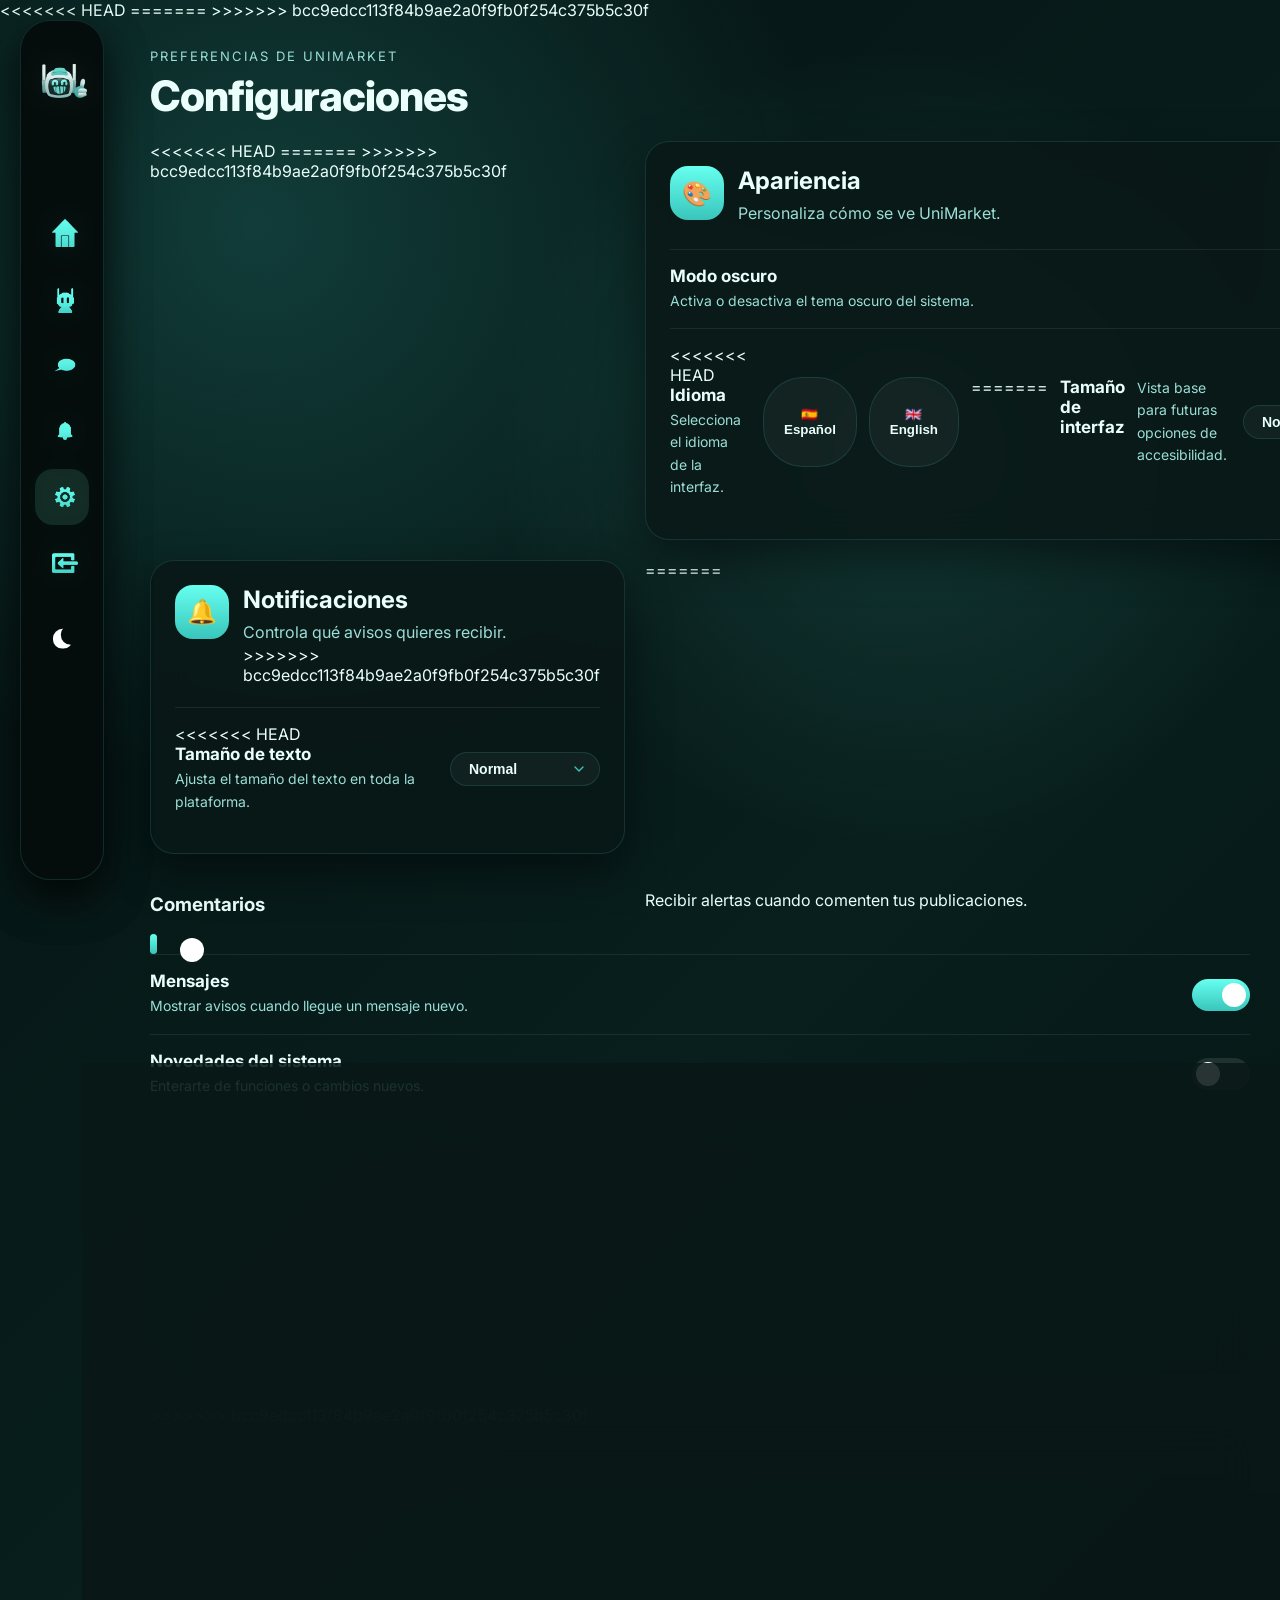
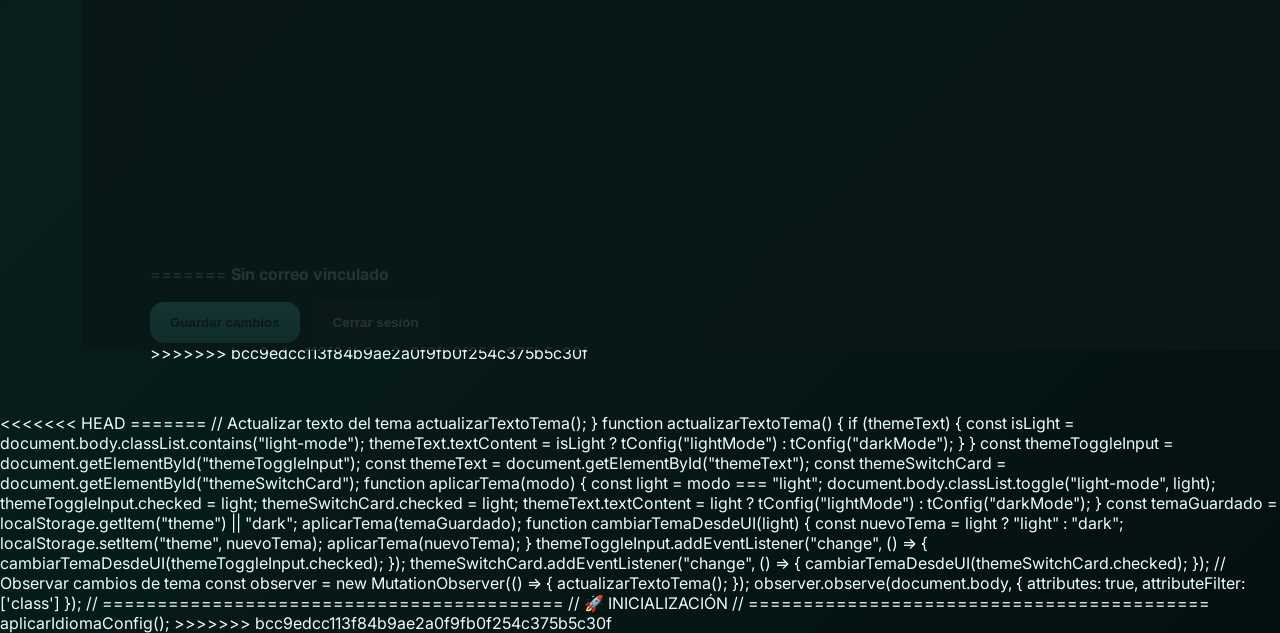
==== commit d94b517c: "parte final proyecto" ====
--- a/configuraciones.html
+++ b/configuraciones.html
@@ -5,6 +5,7 @@
   <meta name="viewport" content="width=device-width, initial-scale=1.0">
   <title>UniMarket - Configuraciones</title>
   <link rel="stylesheet" href="configuraciones.css">
+<<<<<<< HEAD
   <style>
     /* Estilos adicionales para los nuevos componentes */
     .lang-buttons {
@@ -287,6 +288,65 @@
       </a>
     </nav>
   </aside>
+=======
+</head>
+<body>
+      <aside class="sidebar">
+        <div class="sidebar-top">
+            <div class="sidebar-mascot">
+                <img src="img/UNI_EMOTE.png" alt="UniMarket Mascot">
+            </div>
+            <div class="sidebar-brand">UniMarket</div>
+        </div>
+
+        <nav class="sidebar-menu">
+            <a href="menu" class="menu-item">
+                <span class="icon"><img src="img/Icon_inicio.png" alt="Inicio" style="width:28px;height:28px;"></span>
+                <span class="label" data-i18n="inicio">Inicio</span>
+            </a>
+
+            <a href="perfil" class="menu-item">
+                <span class="icon"><img src="img/Icon_perfil.png" alt="Perfil" style="width:28px;height:28px;"></span>
+                <span class="label" data-i18n="perfil">Perfil</span>
+            </a>
+
+            <a href="mensajes" class="menu-item">
+                <span class="icon"><img src="img/Icon_mensajes.png" alt="Mensajes" style="width:28px;height:28px;"></span>
+                <span class="label" data-i18n="mensajes">Mensajes</span>
+            </a>
+
+            <a href="notificaciones" class="menu-item">
+                <span class="icon"><img src="img/Icon_notificaciones.png" alt="Notificaciones" style="width:28px;height:28px;"></span>
+                <span class="label" data-i18n="notificaciones">Notificaciones</span>
+            </a>
+
+            <a href="configuraciones" class="menu-item active">
+                <span class="icon"><img src="img/Icon_ajustes.png" alt="Configuraciones" style="width:28px;height:28px;"></span>
+                <span class="label" data-i18n="configuraciones">Configuraciones</span>
+            </a>
+
+            <a href="cerrar_sesion.php" class="menu-item">
+                <span class="icon"><img src="img/Icon_cerrar_sesion.png" alt="Cerrar sesión" style="width:28px;height:28px;"></span>
+                <span class="label" data-i18n="cerrarSesion">Cerrar sesión</span>
+            </a>
+
+            <label class="theme-switch modern-switch" aria-label="Cambiar tema">
+                <input type="checkbox" id="themeToggleInput">
+                <span class="slider">
+                    <div class="star star_1"></div>
+                    <div class="star star_2"></div>
+                    <div class="star star_3"></div>
+                    <svg viewBox="0 0 16 16" class="cloud cloud_1" aria-hidden="true">
+                        <path transform="matrix(.77976 0 0 .78395-299.99-418.63)" fill="#fff"
+                            d="m391.84 540.91c-.421-.329-.949-.524-1.523-.524-1.351 0-2.451 1.084-2.485 2.435-1.395.526-2.388 1.88-2.388 3.466 0 1.874 1.385 3.423 3.182 3.667v.034h12.73v-.006c1.775-.104 3.182-1.584 3.182-3.395 0-1.747-1.309-3.186-2.994-3.379.007-.106.011-.214.011-.322 0-2.707-2.271-4.901-5.072-4.901-2.073 0-3.856 1.202-4.643 2.925">
+                        </path>
+                    </svg>
+                </span>
+                <span class="theme-text" id="themeText">Dark Mode</span>
+            </label>
+        </nav>
+    </aside>
+>>>>>>> bcc9edcc113f84b9ae2a0f9fb0f254c375b5c30f
 
   <main class="main-content">
     <header class="topbar">
@@ -299,7 +359,10 @@
     <section class="settings-wrapper">
       <div class="settings-grid">
 
+<<<<<<< HEAD
         <!-- TARJETA DE APARIENCIA -->
+=======
+>>>>>>> bcc9edcc113f84b9ae2a0f9fb0f254c375b5c30f
         <section class="settings-card">
           <div class="card-head">
             <div class="card-icon">🎨</div>
@@ -322,17 +385,38 @@
 
           <div class="setting-row">
             <div class="setting-text">
+<<<<<<< HEAD
               <h3 data-i18n="idioma">Idioma</h3>
               <p data-i18n="seleccionaIdioma">Selecciona el idioma de la interfaz.</p>
             </div>
             <div class="lang-buttons">
               <button class="lang-btn" data-lang="es">🇪🇸 Español</button>
               <button class="lang-btn" data-lang="en">🇬🇧 English</button>
+=======
+              <h3 data-i18n="tamanoInterfaz">Tamaño de interfaz</h3>
+              <p data-i18n="vistaBase">Vista base para futuras opciones de accesibilidad.</p>
+            </div>
+            <select class="select-box">
+              <option data-i18n="normal">Normal</option>
+              <option data-i18n="compacta">Compacta</option>
+              <option data-i18n="grande">Grande</option>
+            </select>
+          </div>
+        </section>
+
+        <section class="settings-card">
+          <div class="card-head">
+            <div class="card-icon">🔔</div>
+            <div>
+              <h2 data-i18n="notificaciones">Notificaciones</h2>
+              <p data-i18n="controlaAvisos">Controla qué avisos quieres recibir.</p>
+>>>>>>> bcc9edcc113f84b9ae2a0f9fb0f254c375b5c30f
             </div>
           </div>
 
           <div class="setting-row">
             <div class="setting-text">
+<<<<<<< HEAD
               <h3 data-i18n="tamanoTexto">Tamaño de texto</h3>
               <p data-i18n="ajustarTexto">Ajusta el tamaño del texto en toda la plataforma.</p>
             </div>
@@ -350,6 +434,72 @@
         
 
         <!-- TARJETA DE CUENTA -->
+=======
+              <h3 data-i18n="comentarios">Comentarios</h3>
+              <p data-i18n="alertaComentarios">Recibir alertas cuando comenten tus publicaciones.</p>
+            </div>
+            <label class="switch">
+              <input type="checkbox" checked>
+              <span class="switch-slider"></span>
+            </label>
+          </div>
+
+          <div class="setting-row">
+            <div class="setting-text">
+              <h3 data-i18n="mensajes">Mensajes</h3>
+              <p data-i18n="mostrarAvisos">Mostrar avisos cuando llegue un mensaje nuevo.</p>
+            </div>
+            <label class="switch">
+              <input type="checkbox" checked>
+              <span class="switch-slider"></span>
+            </label>
+          </div>
+
+          <div class="setting-row">
+            <div class="setting-text">
+              <h3 data-i18n="novedadesSistema">Novedades del sistema</h3>
+              <p data-i18n="enterate">Enterarte de funciones o cambios nuevos.</p>
+            </div>
+            <label class="switch">
+              <input type="checkbox">
+              <span class="switch-slider"></span>
+            </label>
+          </div>
+        </section>
+
+        <section class="settings-card">
+          <div class="card-head">
+            <div class="card-icon">🔒</div>
+            <div>
+              <h2 data-i18n="privacidad">Privacidad</h2>
+              <p data-i18n="definePerfil">Define cómo te muestras en la plataforma.</p>
+            </div>
+          </div>
+
+          <div class="setting-row">
+            <div class="setting-text">
+              <h3 data-i18n="mostrarEstado">Mostrar estado</h3>
+              <p data-i18n="permitirVer">Permitir que otros vean si estás activo.</p>
+            </div>
+            <label class="switch">
+              <input type="checkbox" checked>
+              <span class="switch-slider"></span>
+            </label>
+          </div>
+
+          <div class="setting-row">
+            <div class="setting-text">
+              <h3 data-i18n="perfilPublico">Perfil público</h3>
+              <p data-i18n="visibleOtros">Visible para otros usuarios dentro de UniMarket.</p>
+            </div>
+            <label class="switch">
+              <input type="checkbox" checked>
+              <span class="switch-slider"></span>
+            </label>
+          </div>
+        </section>
+
+>>>>>>> bcc9edcc113f84b9ae2a0f9fb0f254c375b5c30f
         <section class="settings-card">
           <div class="card-head">
             <div class="card-icon">👤</div>
@@ -361,11 +511,16 @@
 
           <div class="info-block">
             <span class="info-label" data-i18n="usuarioActual">Usuario actual</span>
+<<<<<<< HEAD
             <strong id="displayUsername" data-i18n="invitado">Invitado</strong>
+=======
+            <strong data-i18n="invitado">Invitado</strong>
+>>>>>>> bcc9edcc113f84b9ae2a0f9fb0f254c375b5c30f
           </div>
 
           <div class="info-block">
             <span class="info-label" data-i18n="correo">Correo</span>
+<<<<<<< HEAD
             <strong id="displayEmail" data-i18n="sinCorreo">Sin correo vinculado</strong>
           </div>
           <!-- Mostrar estado -->
@@ -386,10 +541,22 @@
             <button class="ghost-btn" id="logoutBtn" data-i18n="cerrarSesion">Cerrar sesión</button>
           </div>
         </section>
+=======
+            <strong data-i18n="sinCorreo">Sin correo vinculado</strong>
+          </div>
+
+          <div class="account-actions">
+            <button class="primary-btn" type="button" data-i18n="guardarCambios">Guardar cambios</button>
+            <button class="ghost-btn" type="button" data-i18n="cerrarSesion">Cerrar sesión</button>
+          </div>
+        </section>
+
+>>>>>>> bcc9edcc113f84b9ae2a0f9fb0f254c375b5c30f
       </div>
     </section>
   </main>
 
+<<<<<<< HEAD
   <!-- MODAL CAMBIAR NOMBRE DE USUARIO -->
   <div id="usernameModal" class="modal-overlay">
     <div class="modal-content">
@@ -539,12 +706,137 @@
 
     function aplicarIdiomaConfig() {
       const lang = getLang();
+=======
+  <script>
+     // ==========================================
+    // 🌐 SISTEMA DE TRADUCCIÓN
+    // ==========================================
+    const translationsConfig = {
+      es: {
+        // Sidebar
+        inicio: "Inicio",
+        perfil: "Perfil",
+        mensajes: "Mensajes",
+        notificaciones: "Notificaciones",
+        configuraciones: "Configuraciones",
+        cerrarSesion: "Cerrar sesión",
+        darkMode: "Dark Mode",
+        lightMode: "Light Mode",
+        
+        // Títulos
+        preferencias: "Preferencias de UniMarket",
+        tituloConfig: "Configuraciones",
+        
+        // Apariencia
+        apariencia: "Apariencia",
+        personaliza: "Personaliza cómo se ve UniMarket.",
+        modoOscuro: "Modo oscuro",
+        activaTema: "Activa o desactiva el tema oscuro del sistema.",
+        tamanoInterfaz: "Tamaño de interfaz",
+        vistaBase: "Vista base para futuras opciones de accesibilidad.",
+        normal: "Normal",
+        compacta: "Compacta",
+        grande: "Grande",
+        
+        // Notificaciones
+        controlaAvisos: "Controla qué avisos quieres recibir.",
+        comentarios: "Comentarios",
+        alertaComentarios: "Recibir alertas cuando comenten tus publicaciones.",
+        mostrarAvisos: "Mostrar avisos cuando llegue un mensaje nuevo.",
+        novedadesSistema: "Novedades del sistema",
+        enterate: "Enterarte de funciones o cambios nuevos.",
+        
+        // Privacidad
+        privacidad: "Privacidad",
+        definePerfil: "Define cómo te muestras en la plataforma.",
+        mostrarEstado: "Mostrar estado",
+        permitirVer: "Permitir que otros vean si estás activo.",
+        perfilPublico: "Perfil público",
+        visibleOtros: "Visible para otros usuarios dentro de UniMarket.",
+        
+        // Cuenta
+        cuenta: "Cuenta",
+        datosCuenta: "Datos generales de la cuenta y acciones rápidas.",
+        usuarioActual: "Usuario actual",
+        invitado: "Invitado",
+        correo: "Correo",
+        sinCorreo: "Sin correo vinculado",
+        guardarCambios: "Guardar cambios"
+      },
+      en: {
+        // Sidebar
+        inicio: "Home",
+        perfil: "Profile",
+        mensajes: "Messages",
+        notificaciones: "Notifications",
+        configuraciones: "Settings",
+        cerrarSesion: "Log out",
+        darkMode: "Dark Mode",
+        lightMode: "Light Mode",
+        
+        // Títulos
+        preferencias: "UniMarket Preferences",
+        tituloConfig: "Settings",
+        
+        // Apariencia
+        apariencia: "Appearance",
+        personaliza: "Customize how UniMarket looks.",
+        modoOscuro: "Dark mode",
+        activaTema: "Enable or disable the system dark theme.",
+        tamanoInterfaz: "Interface size",
+        vistaBase: "Base view for future accessibility options.",
+        normal: "Normal",
+        compacta: "Compact",
+        grande: "Large",
+        
+        // Notificaciones
+        controlaAvisos: "Control which alerts you want to receive.",
+        comentarios: "Comments",
+        alertaComentarios: "Receive alerts when someone comments on your posts.",
+        mostrarAvisos: "Show alerts when you receive a new message.",
+        novedadesSistema: "System news",
+        enterate: "Find out about new features or changes.",
+        
+        // Privacidad
+        privacidad: "Privacy",
+        definePerfil: "Define how you appear on the platform.",
+        mostrarEstado: "Show status",
+        permitirVer: "Allow others to see if you're active.",
+        perfilPublico: "Public profile",
+        visibleOtros: "Visible to other users within UniMarket.",
+        
+        // Cuenta
+        cuenta: "Account",
+        datosCuenta: "General account data and quick actions.",
+        usuarioActual: "Current user",
+        invitado: "Guest",
+        correo: "Email",
+        sinCorreo: "No email linked",
+        guardarCambios: "Save changes"
+      }
+    };
+
+    function getLang() {
+      return localStorage.getItem("lang") || "es";
+    }
+
+    function tConfig(key) {
+      const lang = getLang();
+      return translationsConfig[lang] && translationsConfig[lang][key] ? translationsConfig[lang][key] : key;
+    }
+
+    function aplicarIdiomaConfig() {
+      const lang = getLang();
+      
+      // Elementos con data-i18n (texto)
+>>>>>>> bcc9edcc113f84b9ae2a0f9fb0f254c375b5c30f
       document.querySelectorAll("[data-i18n]").forEach(el => {
         const key = el.dataset.i18n;
         if (translationsConfig[lang] && translationsConfig[lang][key]) {
           el.textContent = translationsConfig[lang][key];
         }
       });
+<<<<<<< HEAD
       document.querySelectorAll("[data-i18n-placeholder]").forEach(el => {
     const key = el.dataset.i18nPlaceholder;
     if (translationsConfig[lang][key]) {
@@ -986,5 +1278,63 @@
 
   </script>
   
+=======
+
+      // Actualizar texto del tema
+      actualizarTextoTema();
+    }
+
+    function actualizarTextoTema() {
+      if (themeText) {
+        const isLight = document.body.classList.contains("light-mode");
+        themeText.textContent = isLight ? tConfig("lightMode") : tConfig("darkMode");
+      }
+    }
+    const themeToggleInput = document.getElementById("themeToggleInput");
+    const themeText = document.getElementById("themeText");
+    const themeSwitchCard = document.getElementById("themeSwitchCard");
+
+    function aplicarTema(modo) {
+      const light = modo === "light";
+
+      document.body.classList.toggle("light-mode", light);
+      themeToggleInput.checked = light;
+      themeSwitchCard.checked = light;
+      themeText.textContent = light ? tConfig("lightMode") : tConfig("darkMode");
+    }
+
+    const temaGuardado = localStorage.getItem("theme") || "dark";
+    aplicarTema(temaGuardado);
+
+    function cambiarTemaDesdeUI(light) {
+      const nuevoTema = light ? "light" : "dark";
+      localStorage.setItem("theme", nuevoTema);
+      aplicarTema(nuevoTema);
+    }
+
+    themeToggleInput.addEventListener("change", () => {
+      cambiarTemaDesdeUI(themeToggleInput.checked);
+    });
+
+    themeSwitchCard.addEventListener("change", () => {
+      cambiarTemaDesdeUI(themeSwitchCard.checked);
+    });
+
+    // Observar cambios de tema
+    const observer = new MutationObserver(() => {
+      actualizarTextoTema();
+    });
+
+    observer.observe(document.body, {
+      attributes: true,
+      attributeFilter: ['class']
+    });
+
+    // ==========================================
+    // 🚀 INICIALIZACIÓN
+    // ==========================================
+    aplicarIdiomaConfig();
+  </script>
+>>>>>>> bcc9edcc113f84b9ae2a0f9fb0f254c375b5c30f
 </body>
 </html>
--- a/configuraciones.css
+++ b/configuraciones.css
@@ -619,6 +619,7 @@
     height: 28px;
     object-fit: contain;
     display: block;
+<<<<<<< HEAD
 }
 /* Switch más visible en modo claro */
 body.light-mode .switch .switch-slider {
@@ -631,4 +632,6 @@
 }
 body.light-mode .switch input:checked + .switch-slider {
   background: linear-gradient(135deg, #0f8f87, #39c5bb);
+=======
+>>>>>>> bcc9edcc113f84b9ae2a0f9fb0f254c375b5c30f
 }
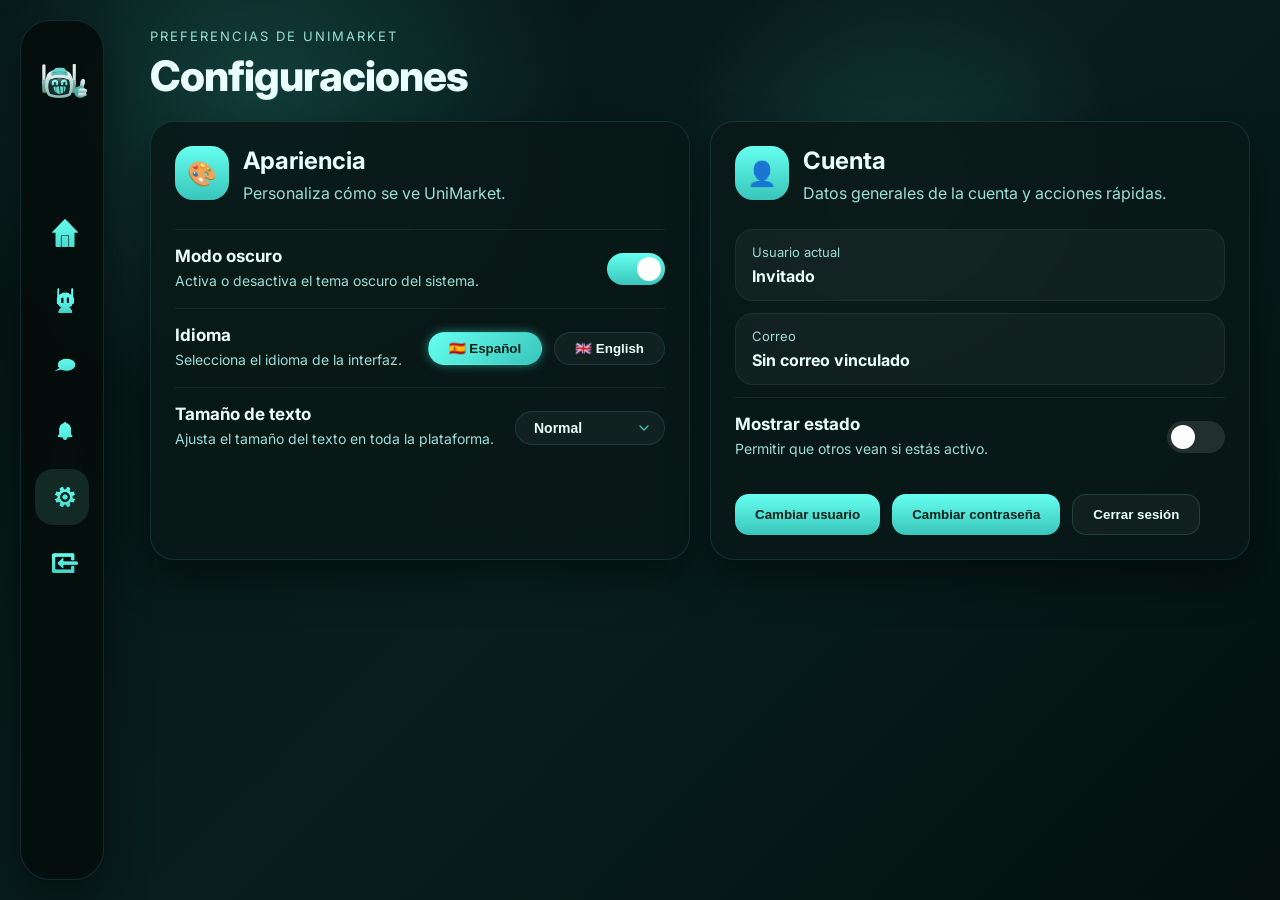
==== commit 8a9c48e5: "parte final proyecto" ====
--- a/configuraciones.html
+++ b/configuraciones.html
@@ -5,7 +5,6 @@
   <meta name="viewport" content="width=device-width, initial-scale=1.0">
   <title>UniMarket - Configuraciones</title>
   <link rel="stylesheet" href="configuraciones.css">
-<<<<<<< HEAD
   <style>
     /* Estilos adicionales para los nuevos componentes */
     .lang-buttons {
@@ -288,65 +287,6 @@
       </a>
     </nav>
   </aside>
-=======
-</head>
-<body>
-      <aside class="sidebar">
-        <div class="sidebar-top">
-            <div class="sidebar-mascot">
-                <img src="img/UNI_EMOTE.png" alt="UniMarket Mascot">
-            </div>
-            <div class="sidebar-brand">UniMarket</div>
-        </div>
-
-        <nav class="sidebar-menu">
-            <a href="menu" class="menu-item">
-                <span class="icon"><img src="img/Icon_inicio.png" alt="Inicio" style="width:28px;height:28px;"></span>
-                <span class="label" data-i18n="inicio">Inicio</span>
-            </a>
-
-            <a href="perfil" class="menu-item">
-                <span class="icon"><img src="img/Icon_perfil.png" alt="Perfil" style="width:28px;height:28px;"></span>
-                <span class="label" data-i18n="perfil">Perfil</span>
-            </a>
-
-            <a href="mensajes" class="menu-item">
-                <span class="icon"><img src="img/Icon_mensajes.png" alt="Mensajes" style="width:28px;height:28px;"></span>
-                <span class="label" data-i18n="mensajes">Mensajes</span>
-            </a>
-
-            <a href="notificaciones" class="menu-item">
-                <span class="icon"><img src="img/Icon_notificaciones.png" alt="Notificaciones" style="width:28px;height:28px;"></span>
-                <span class="label" data-i18n="notificaciones">Notificaciones</span>
-            </a>
-
-            <a href="configuraciones" class="menu-item active">
-                <span class="icon"><img src="img/Icon_ajustes.png" alt="Configuraciones" style="width:28px;height:28px;"></span>
-                <span class="label" data-i18n="configuraciones">Configuraciones</span>
-            </a>
-
-            <a href="cerrar_sesion.php" class="menu-item">
-                <span class="icon"><img src="img/Icon_cerrar_sesion.png" alt="Cerrar sesión" style="width:28px;height:28px;"></span>
-                <span class="label" data-i18n="cerrarSesion">Cerrar sesión</span>
-            </a>
-
-            <label class="theme-switch modern-switch" aria-label="Cambiar tema">
-                <input type="checkbox" id="themeToggleInput">
-                <span class="slider">
-                    <div class="star star_1"></div>
-                    <div class="star star_2"></div>
-                    <div class="star star_3"></div>
-                    <svg viewBox="0 0 16 16" class="cloud cloud_1" aria-hidden="true">
-                        <path transform="matrix(.77976 0 0 .78395-299.99-418.63)" fill="#fff"
-                            d="m391.84 540.91c-.421-.329-.949-.524-1.523-.524-1.351 0-2.451 1.084-2.485 2.435-1.395.526-2.388 1.88-2.388 3.466 0 1.874 1.385 3.423 3.182 3.667v.034h12.73v-.006c1.775-.104 3.182-1.584 3.182-3.395 0-1.747-1.309-3.186-2.994-3.379.007-.106.011-.214.011-.322 0-2.707-2.271-4.901-5.072-4.901-2.073 0-3.856 1.202-4.643 2.925">
-                        </path>
-                    </svg>
-                </span>
-                <span class="theme-text" id="themeText">Dark Mode</span>
-            </label>
-        </nav>
-    </aside>
->>>>>>> bcc9edcc113f84b9ae2a0f9fb0f254c375b5c30f
 
   <main class="main-content">
     <header class="topbar">
@@ -359,10 +299,7 @@
     <section class="settings-wrapper">
       <div class="settings-grid">
 
-<<<<<<< HEAD
         <!-- TARJETA DE APARIENCIA -->
-=======
->>>>>>> bcc9edcc113f84b9ae2a0f9fb0f254c375b5c30f
         <section class="settings-card">
           <div class="card-head">
             <div class="card-icon">🎨</div>
@@ -385,38 +322,17 @@
 
           <div class="setting-row">
             <div class="setting-text">
-<<<<<<< HEAD
               <h3 data-i18n="idioma">Idioma</h3>
               <p data-i18n="seleccionaIdioma">Selecciona el idioma de la interfaz.</p>
             </div>
             <div class="lang-buttons">
               <button class="lang-btn" data-lang="es">🇪🇸 Español</button>
               <button class="lang-btn" data-lang="en">🇬🇧 English</button>
-=======
-              <h3 data-i18n="tamanoInterfaz">Tamaño de interfaz</h3>
-              <p data-i18n="vistaBase">Vista base para futuras opciones de accesibilidad.</p>
-            </div>
-            <select class="select-box">
-              <option data-i18n="normal">Normal</option>
-              <option data-i18n="compacta">Compacta</option>
-              <option data-i18n="grande">Grande</option>
-            </select>
-          </div>
-        </section>
-
-        <section class="settings-card">
-          <div class="card-head">
-            <div class="card-icon">🔔</div>
-            <div>
-              <h2 data-i18n="notificaciones">Notificaciones</h2>
-              <p data-i18n="controlaAvisos">Controla qué avisos quieres recibir.</p>
->>>>>>> bcc9edcc113f84b9ae2a0f9fb0f254c375b5c30f
             </div>
           </div>
 
           <div class="setting-row">
             <div class="setting-text">
-<<<<<<< HEAD
               <h3 data-i18n="tamanoTexto">Tamaño de texto</h3>
               <p data-i18n="ajustarTexto">Ajusta el tamaño del texto en toda la plataforma.</p>
             </div>
@@ -434,72 +350,6 @@
         
 
         <!-- TARJETA DE CUENTA -->
-=======
-              <h3 data-i18n="comentarios">Comentarios</h3>
-              <p data-i18n="alertaComentarios">Recibir alertas cuando comenten tus publicaciones.</p>
-            </div>
-            <label class="switch">
-              <input type="checkbox" checked>
-              <span class="switch-slider"></span>
-            </label>
-          </div>
-
-          <div class="setting-row">
-            <div class="setting-text">
-              <h3 data-i18n="mensajes">Mensajes</h3>
-              <p data-i18n="mostrarAvisos">Mostrar avisos cuando llegue un mensaje nuevo.</p>
-            </div>
-            <label class="switch">
-              <input type="checkbox" checked>
-              <span class="switch-slider"></span>
-            </label>
-          </div>
-
-          <div class="setting-row">
-            <div class="setting-text">
-              <h3 data-i18n="novedadesSistema">Novedades del sistema</h3>
-              <p data-i18n="enterate">Enterarte de funciones o cambios nuevos.</p>
-            </div>
-            <label class="switch">
-              <input type="checkbox">
-              <span class="switch-slider"></span>
-            </label>
-          </div>
-        </section>
-
-        <section class="settings-card">
-          <div class="card-head">
-            <div class="card-icon">🔒</div>
-            <div>
-              <h2 data-i18n="privacidad">Privacidad</h2>
-              <p data-i18n="definePerfil">Define cómo te muestras en la plataforma.</p>
-            </div>
-          </div>
-
-          <div class="setting-row">
-            <div class="setting-text">
-              <h3 data-i18n="mostrarEstado">Mostrar estado</h3>
-              <p data-i18n="permitirVer">Permitir que otros vean si estás activo.</p>
-            </div>
-            <label class="switch">
-              <input type="checkbox" checked>
-              <span class="switch-slider"></span>
-            </label>
-          </div>
-
-          <div class="setting-row">
-            <div class="setting-text">
-              <h3 data-i18n="perfilPublico">Perfil público</h3>
-              <p data-i18n="visibleOtros">Visible para otros usuarios dentro de UniMarket.</p>
-            </div>
-            <label class="switch">
-              <input type="checkbox" checked>
-              <span class="switch-slider"></span>
-            </label>
-          </div>
-        </section>
-
->>>>>>> bcc9edcc113f84b9ae2a0f9fb0f254c375b5c30f
         <section class="settings-card">
           <div class="card-head">
             <div class="card-icon">👤</div>
@@ -511,16 +361,11 @@
 
           <div class="info-block">
             <span class="info-label" data-i18n="usuarioActual">Usuario actual</span>
-<<<<<<< HEAD
             <strong id="displayUsername" data-i18n="invitado">Invitado</strong>
-=======
-            <strong data-i18n="invitado">Invitado</strong>
->>>>>>> bcc9edcc113f84b9ae2a0f9fb0f254c375b5c30f
           </div>
 
           <div class="info-block">
             <span class="info-label" data-i18n="correo">Correo</span>
-<<<<<<< HEAD
             <strong id="displayEmail" data-i18n="sinCorreo">Sin correo vinculado</strong>
           </div>
           <!-- Mostrar estado -->
@@ -541,22 +386,10 @@
             <button class="ghost-btn" id="logoutBtn" data-i18n="cerrarSesion">Cerrar sesión</button>
           </div>
         </section>
-=======
-            <strong data-i18n="sinCorreo">Sin correo vinculado</strong>
-          </div>
-
-          <div class="account-actions">
-            <button class="primary-btn" type="button" data-i18n="guardarCambios">Guardar cambios</button>
-            <button class="ghost-btn" type="button" data-i18n="cerrarSesion">Cerrar sesión</button>
-          </div>
-        </section>
-
->>>>>>> bcc9edcc113f84b9ae2a0f9fb0f254c375b5c30f
       </div>
     </section>
   </main>
 
-<<<<<<< HEAD
   <!-- MODAL CAMBIAR NOMBRE DE USUARIO -->
   <div id="usernameModal" class="modal-overlay">
     <div class="modal-content">
@@ -706,137 +539,12 @@
 
     function aplicarIdiomaConfig() {
       const lang = getLang();
-=======
-  <script>
-     // ==========================================
-    // 🌐 SISTEMA DE TRADUCCIÓN
-    // ==========================================
-    const translationsConfig = {
-      es: {
-        // Sidebar
-        inicio: "Inicio",
-        perfil: "Perfil",
-        mensajes: "Mensajes",
-        notificaciones: "Notificaciones",
-        configuraciones: "Configuraciones",
-        cerrarSesion: "Cerrar sesión",
-        darkMode: "Dark Mode",
-        lightMode: "Light Mode",
-        
-        // Títulos
-        preferencias: "Preferencias de UniMarket",
-        tituloConfig: "Configuraciones",
-        
-        // Apariencia
-        apariencia: "Apariencia",
-        personaliza: "Personaliza cómo se ve UniMarket.",
-        modoOscuro: "Modo oscuro",
-        activaTema: "Activa o desactiva el tema oscuro del sistema.",
-        tamanoInterfaz: "Tamaño de interfaz",
-        vistaBase: "Vista base para futuras opciones de accesibilidad.",
-        normal: "Normal",
-        compacta: "Compacta",
-        grande: "Grande",
-        
-        // Notificaciones
-        controlaAvisos: "Controla qué avisos quieres recibir.",
-        comentarios: "Comentarios",
-        alertaComentarios: "Recibir alertas cuando comenten tus publicaciones.",
-        mostrarAvisos: "Mostrar avisos cuando llegue un mensaje nuevo.",
-        novedadesSistema: "Novedades del sistema",
-        enterate: "Enterarte de funciones o cambios nuevos.",
-        
-        // Privacidad
-        privacidad: "Privacidad",
-        definePerfil: "Define cómo te muestras en la plataforma.",
-        mostrarEstado: "Mostrar estado",
-        permitirVer: "Permitir que otros vean si estás activo.",
-        perfilPublico: "Perfil público",
-        visibleOtros: "Visible para otros usuarios dentro de UniMarket.",
-        
-        // Cuenta
-        cuenta: "Cuenta",
-        datosCuenta: "Datos generales de la cuenta y acciones rápidas.",
-        usuarioActual: "Usuario actual",
-        invitado: "Invitado",
-        correo: "Correo",
-        sinCorreo: "Sin correo vinculado",
-        guardarCambios: "Guardar cambios"
-      },
-      en: {
-        // Sidebar
-        inicio: "Home",
-        perfil: "Profile",
-        mensajes: "Messages",
-        notificaciones: "Notifications",
-        configuraciones: "Settings",
-        cerrarSesion: "Log out",
-        darkMode: "Dark Mode",
-        lightMode: "Light Mode",
-        
-        // Títulos
-        preferencias: "UniMarket Preferences",
-        tituloConfig: "Settings",
-        
-        // Apariencia
-        apariencia: "Appearance",
-        personaliza: "Customize how UniMarket looks.",
-        modoOscuro: "Dark mode",
-        activaTema: "Enable or disable the system dark theme.",
-        tamanoInterfaz: "Interface size",
-        vistaBase: "Base view for future accessibility options.",
-        normal: "Normal",
-        compacta: "Compact",
-        grande: "Large",
-        
-        // Notificaciones
-        controlaAvisos: "Control which alerts you want to receive.",
-        comentarios: "Comments",
-        alertaComentarios: "Receive alerts when someone comments on your posts.",
-        mostrarAvisos: "Show alerts when you receive a new message.",
-        novedadesSistema: "System news",
-        enterate: "Find out about new features or changes.",
-        
-        // Privacidad
-        privacidad: "Privacy",
-        definePerfil: "Define how you appear on the platform.",
-        mostrarEstado: "Show status",
-        permitirVer: "Allow others to see if you're active.",
-        perfilPublico: "Public profile",
-        visibleOtros: "Visible to other users within UniMarket.",
-        
-        // Cuenta
-        cuenta: "Account",
-        datosCuenta: "General account data and quick actions.",
-        usuarioActual: "Current user",
-        invitado: "Guest",
-        correo: "Email",
-        sinCorreo: "No email linked",
-        guardarCambios: "Save changes"
-      }
-    };
-
-    function getLang() {
-      return localStorage.getItem("lang") || "es";
-    }
-
-    function tConfig(key) {
-      const lang = getLang();
-      return translationsConfig[lang] && translationsConfig[lang][key] ? translationsConfig[lang][key] : key;
-    }
-
-    function aplicarIdiomaConfig() {
-      const lang = getLang();
-      
-      // Elementos con data-i18n (texto)
->>>>>>> bcc9edcc113f84b9ae2a0f9fb0f254c375b5c30f
       document.querySelectorAll("[data-i18n]").forEach(el => {
         const key = el.dataset.i18n;
         if (translationsConfig[lang] && translationsConfig[lang][key]) {
           el.textContent = translationsConfig[lang][key];
         }
       });
-<<<<<<< HEAD
       document.querySelectorAll("[data-i18n-placeholder]").forEach(el => {
     const key = el.dataset.i18nPlaceholder;
     if (translationsConfig[lang][key]) {
@@ -1278,63 +986,5 @@
 
   </script>
   
-=======
-
-      // Actualizar texto del tema
-      actualizarTextoTema();
-    }
-
-    function actualizarTextoTema() {
-      if (themeText) {
-        const isLight = document.body.classList.contains("light-mode");
-        themeText.textContent = isLight ? tConfig("lightMode") : tConfig("darkMode");
-      }
-    }
-    const themeToggleInput = document.getElementById("themeToggleInput");
-    const themeText = document.getElementById("themeText");
-    const themeSwitchCard = document.getElementById("themeSwitchCard");
-
-    function aplicarTema(modo) {
-      const light = modo === "light";
-
-      document.body.classList.toggle("light-mode", light);
-      themeToggleInput.checked = light;
-      themeSwitchCard.checked = light;
-      themeText.textContent = light ? tConfig("lightMode") : tConfig("darkMode");
-    }
-
-    const temaGuardado = localStorage.getItem("theme") || "dark";
-    aplicarTema(temaGuardado);
-
-    function cambiarTemaDesdeUI(light) {
-      const nuevoTema = light ? "light" : "dark";
-      localStorage.setItem("theme", nuevoTema);
-      aplicarTema(nuevoTema);
-    }
-
-    themeToggleInput.addEventListener("change", () => {
-      cambiarTemaDesdeUI(themeToggleInput.checked);
-    });
-
-    themeSwitchCard.addEventListener("change", () => {
-      cambiarTemaDesdeUI(themeSwitchCard.checked);
-    });
-
-    // Observar cambios de tema
-    const observer = new MutationObserver(() => {
-      actualizarTextoTema();
-    });
-
-    observer.observe(document.body, {
-      attributes: true,
-      attributeFilter: ['class']
-    });
-
-    // ==========================================
-    // 🚀 INICIALIZACIÓN
-    // ==========================================
-    aplicarIdiomaConfig();
-  </script>
->>>>>>> bcc9edcc113f84b9ae2a0f9fb0f254c375b5c30f
 </body>
 </html>
--- a/configuraciones.css
+++ b/configuraciones.css
@@ -619,7 +619,6 @@
     height: 28px;
     object-fit: contain;
     display: block;
-<<<<<<< HEAD
 }
 /* Switch más visible en modo claro */
 body.light-mode .switch .switch-slider {
@@ -632,6 +631,4 @@
 }
 body.light-mode .switch input:checked + .switch-slider {
   background: linear-gradient(135deg, #0f8f87, #39c5bb);
-=======
->>>>>>> bcc9edcc113f84b9ae2a0f9fb0f254c375b5c30f
 }
